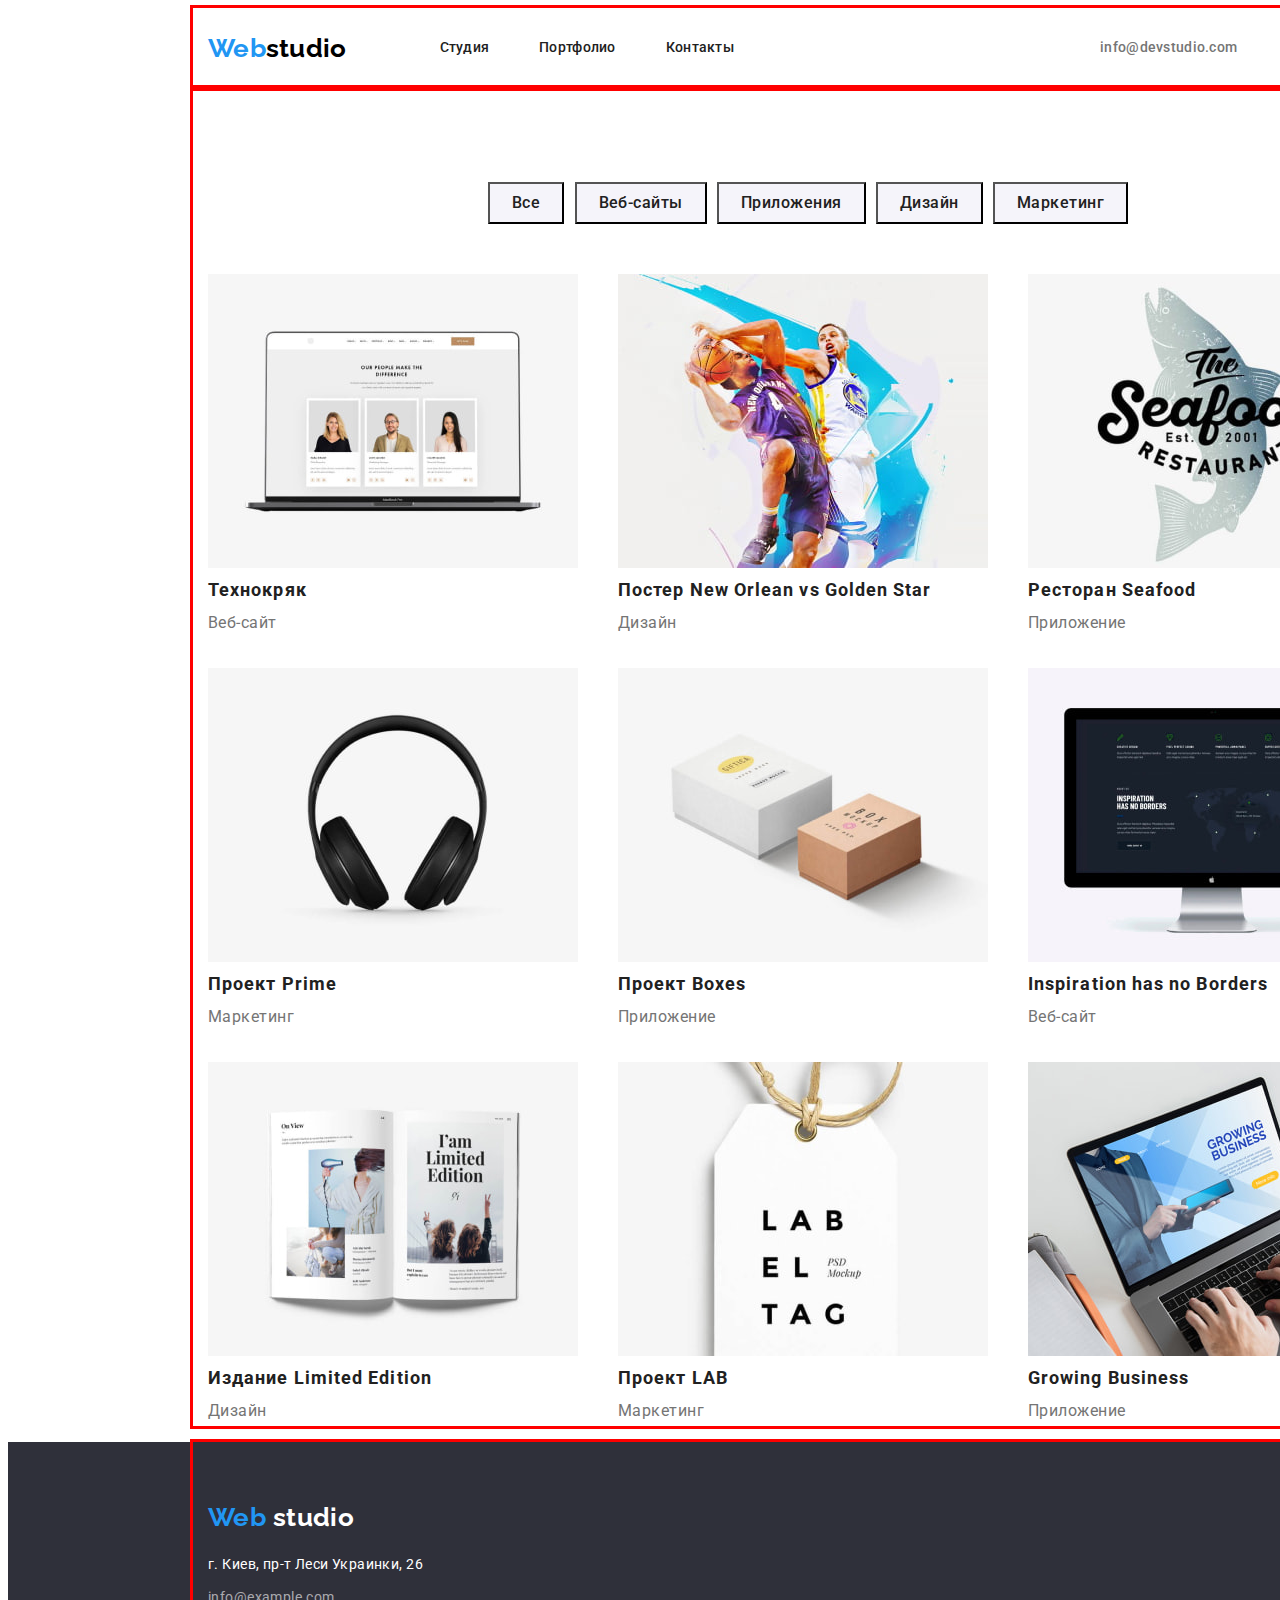
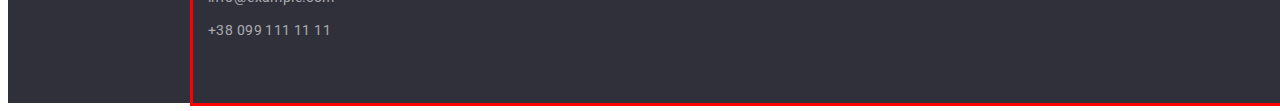
==== portfolio.html @ 7e7c61d7 "1" ====
<!DOCTYPE html>
<html lang="ru">

<head>
    <meta charset="UTF-8">
    <meta http-equiv="X-UA-Compatible" content="IE=edge">
    <meta name="viewport" content="width=device-width, initial-scale=1.0">
    <title>Document</title>
    <link rel="stylesheet" href="./styles.css">
    <link href="https://fonts.googleapis.com/css2?family=Raleway:wght@700&family=Roboto:wght@400;500;700&display=swap" rel="stylesheet">
    
</head>
<body class="body">
    <header class="header" >
        <div class="header-container container">
        <a class="logo" href=""><span class="web">Web</span>studio</a>
        <nav class="navigation">
            <ul class="nav-list">
                <li class="nav"><a class="current link nav-link" href="">Студия</a></li>
                <li class="nav"><a class="link nav-link" href="./portfolio.html">Портфолио</a></li>
                <li class="nav"><a class="link nav-link" href="">Контакты</a></li>
            </ul>
        </nav>
        <address class="contact">
            <a class="header-link link" href="mailto:info@devstudio.com">info@devstudio.com</a>
            <a class="header-link link" href="tel:+380961111111">+38 096 111 11 11</a>
        </address>
        </div>
    </header>

    <main class="portfolio">
        <div class="container">
            <h1 hidden>Портфолио</h1>
            
            <ul class="btn-list">
        <li><button class="btn all">Все</button></li>
        <li><button class="btn site">Веб-сайты</button></li>
        <li><button class="btn app">Приложения</button></li>
        <li><button class="btn design">Дизайн</button></li>
        <li><button class="btn marketing">Маркетинг</button></li>
      </ul>
      
        
<ul class="exemple-list">
    <li class="exemple-item">
        <img src="./image/portfolio/img.jpg" alt="веб-сайт" width="370">
        <div class="pfd">
        <h2 class="exemple-title" >Технокряк</h2>
        <p class="exemple-text" >Веб-сайт</p>
    </div>
    </li>

    <li class="exemple-item">
        <img src="./image/portfolio/img1.jpg" alt="Дизайн" width="370">
        <h2 class="exemple-title" >Постер New Orlean vs Golden Star</h2>
        <p class="exemple-text" >Дизайн</p>
    </li>
    <li class="exemple-item">
        <img src="./image/portfolio/img2.jpg" alt="Приложение" width="370">
        <h2 class="exemple-title" >Ресторан Seafood</h2>
        <p class="exemple-text" >Приложение</p>
    </li>
    <li class="exemple-item">
        <img src="./image/portfolio/img3.jpg" alt="Маркетинг" width="370">
        <h2 class="exemple-title" >Проект Prime</h2>
        <p class="exemple-text" >Маркетинг</p>
    </li>
    <li class="exemple-item">
        <img src="./image/portfolio/img4.jpg" alt="Приложение" width="370">
        <h2 class="exemple-title" >Проект Boxes</h2>
        <p class="exemple-text" >Приложение</p>
    </li>
    <li class="exemple-item">
        <img src="./image/portfolio/img5.jpg" alt="веб-сайт" width="370">
        <h2 class="exemple-title" >Inspiration has no Borders</h2>
        <p class="exemple-text" >Веб-сайт</p>
    </li>
    <li class="exemple-item">
        <img src="./image/portfolio/img6.jpg" alt="Дизайн" width="370">
        <h2 class="exemple-title" >Издание Limited Edition</h2>
        <p class="exemple-text" >Дизайн</p>
    </li>
    <li class="exemple-item">
        <img src="./image/portfolio/img7.jpg" alt="Маркетинг" width="370">
        <h2 class="exemple-title">Проект LAB</h2>
        <p class="exemple-text" >Маркетинг</p>
    </li>
    <li class="exemple-item">
        <img src="./image/portfolio/img8.jpg" alt="Приложение" width="370">
        <h2 class="exemple-title" >Growing Business</h2>
        <p class="exemple-text" >Приложение</p>
    </li>
</ul>
     
    </div>
    </main>

    <footer class="footer">
        <div class="container container-footer">
        <a class="logo" href=""><span class="web">Web</span>
          <span class="studio">studio</span>
       </a>
        <a class="map-link link" href="https://goo.gl/maps/dZuy5xrVvLrHyDDt7" target="_blank" rel="noopener noreferrer">г. Киев, пр-т Леси Украинки, 26</a> 
        <a class="footer-link link" href="mailto:info@example.com">info@example.com</a>  
        <a class="footer-link link" href="tel:+380991111111">+38 099 111 11 11</a>  
    </div>
  </footer>
    
</body>
</html>
---- styles.css ----
:root{
--brand-color1:#212121;
--brand-color2:#757575;
--brand-color3:#FFFFFF;
--brand-color4:#2196F3;
--brand-color5:#F5F4FA;
}

.container{
width: 1200px;
margin-left: auto;
margin-right: auto;
padding: 0 15px;
outline:solid red;
}

body{
width: 1600px;
font-family: 'Roboto',sans-serif;
}

a {
    text-decoration: none;
}

h1, h2, h3, p{
    margin: 0;
}


li{
    list-style:none ;
}

/* link/button */
.link{
color: var(--brand-color1);
}

.mail, .tel{
color: var(--brand-color2);
}

.link:hover,
.link:focus{
color: var(--brand-color4); 
}

.header-link{
font-weight: 500;
font-size: 14px;
line-height: 1.14;
letter-spacing: 0.02em;
color:var(--brand-color2);   
}

.map-link{
font-weight: 400;
font-size: 14px;
line-height: 1.71;
letter-spacing: 0.03em;

color: #FFFFFF;
}

.footer-link{
color: rgba(255, 255, 255, 0.6);

font-weight: 400;
font-size: 14px;
line-height: 1.71;
letter-spacing: 0.03em;
 }   

.button{
cursor: pointer;
color: var(--brand-color3);
background-color: var(--brand-color4);
font-weight: 700;
font-family: 'Roboto';
font-style: normal;
font-size: 16px;
line-height: 1.88;

box-shadow: 0px 4px 4px rgba(0, 0, 0, 0.15);
border-radius: 4px;
border-color: transparent;
padding: 10 32px;

align-items: center;
text-align: center;
letter-spacing: 0.06em;
}

.btn{
color: var(--brand-color1);
background-color: var(--brand-color5);
cursor: pointer;
font-family: 'Roboto';
font-style: normal;
font-weight: 500;
font-size: 16px;
line-height: 1.62;
text-align: center;
letter-spacing: 0.03em;
padding: 6px 22px;
}

.btn:hover, 
.btn:focus{
    color: var(--brand-color3);
    background-color: var(--brand-color4);
}

/* header */

.header-container{
    display: flex;
    align-items: center;
}

.logo {
color:#000000;
font-family: 'Raleway',sans-serif;
font-style: normal;
font-weight: 700;
font-size: 26px;
line-height: 1.19;
margin-right: 93px;
}

.web{
color: var(--brand-color4);
}

.nav-list{
margin-top: 0;
margin-bottom: 0;
padding-left: 0;
display: flex;
}

.nav-link{
padding-top: 32px;
padding-bottom: 32px;

}

.nav{
margin-right: 50px; 
}

.nav:last-child{margin-right: 0;}


.contact{
margin-left: auto;    
display: flex;
}

.header-link{
padding-top: 32px;
padding-bottom: 32px;
margin-left: 50px;   
}

.header-link:first-child{
    margin-left: 0;
}

.header{
font-weight: 500;
font-size: 14px;
line-height: 1.14;
letter-spacing: 0.02em;
}


/* section hero */


.container-hero{
    text-align: center;
}

.hero{
background-color:#2F303A;
padding-top: 200px;
padding-bottom: 200px;

font-weight: 900;
font-size: 44px;
line-height: 1.36;


}
.hero-title{
    color: var(--brand-color3);
    margin-bottom: 30px;
    font-weight: 900;
    font-size: 44px;
    line-height: 1.36;
    text-align: center;
    letter-spacing: 0.06em;
    text-transform: uppercase;
    

}



/* section features */
.features-list{
display: flex;
justify-content: space-between;
gap: 30px;
margin-top: 0;
margin-bottom: 0;
padding-left: 0;
padding-top: 94px;
padding-bottom: 94px;
}

.features-item{
    flex-basis: 270px;
}

.features-subtitle{
color: var(--brand-color1);
font-weight: 700;
font-size: 14px;
line-height: 1.14;
letter-spacing: 0.03em;
text-transform: uppercase;
margin-bottom: 10px;
}

.features-text{
color: var(--brand-color2);
font-weight: 400;
font-size: 14px;
line-height: 1.71;
letter-spacing: 0.03em;
margin: 0;
}

/* section about */
.container-about{
padding-bottom: 94px;
}

.about-list{
    margin: 0;
}

.container-list{
    display: flex;
    justify-content: space-between;
    padding-left: 0;
}

.about-title{
    margin-bottom: 50px;
}

/* section team */
.team{
    background-color: var(--brand-color5);
}

.team-item{
background: #FFFFFF;
box-shadow: 0px 1px 3px rgba(0, 0, 0, 0.12), 0px 1px 1px rgba(0, 0, 0, 0.14), 0px 2px 1px rgba(0, 0, 0, 0.2);
border-radius: 0px 0px 4px 4px;
}

.container-team{
    padding-top: 94px;
    padding-bottom: 94px;  
}

.team-title{
    padding-bottom: 50px;
}


.team-list{
    display: flex;
    justify-content: space-between;
    gap: 30px;
}


.title{
color: var(--brand-color1);
font-weight: 700;
font-size: 36px;
line-height: 1.17;
text-align: center;
letter-spacing: 0.03em;
}


.team-subtitle{
color: var(--brand-color1);
font-weight: 500;
font-size: 16px;
line-height:1.19;
text-align: center;
letter-spacing: 0.03em;

padding-top: 30px;
}

.team-text{
color: var(--brand-color2);
font-weight: 400;
font-size: 16px;
line-height: 1.19;
text-align: center;
letter-spacing: 0.03em;

padding-top: 10px;
padding-bottom: 30px;
margin: 0;
}


/* footer */
.container-footer{
display: flex;
flex-direction: column;
padding-top: 60px;
padding-bottom: 60px;
}

.studio{
    color: var(--brand-color3);
}

.footer{
background-color:#2F303A;

}

footer, .contact{
font-family: 'Roboto';
font-style: normal;
font-weight: 400;
font-size: 14px;
line-height: 1.71;
letter-spacing: 0.03em;
}

.footer{
    color: var(--brand-color3);
    flex-direction: column;
}


/* portfolio */
.btn-list{
display: flex;
justify-content: space-between;
padding-top: 94px;
padding-right: 280px;
padding-left: 280px;
padding-bottom: 50px;   
margin: 0;
}

.exemple-list{
display: flex;
flex-wrap: wrap;
gap: 30px;
padding-left: 0;
margin-top: 0;
}

.pfd{
margin: 0;
}

.exemple-item{
flex-basis: calc((100% - 60px) / 3);
}

.exemple-title{
    color: var(--brand-color1);
font-weight: 700;
font-size: 18px;
line-height: 2;
letter-spacing: 0.06em;
}

.exemple-text{
color: var(--brand-color2);
font-weight: 400;
font-size: 16px;
line-height: 1.88;
letter-spacing: 0.03em;
}

.map-link{
    padding-top: 20px;
}

.footer-link{
    padding-top: 9px;
}
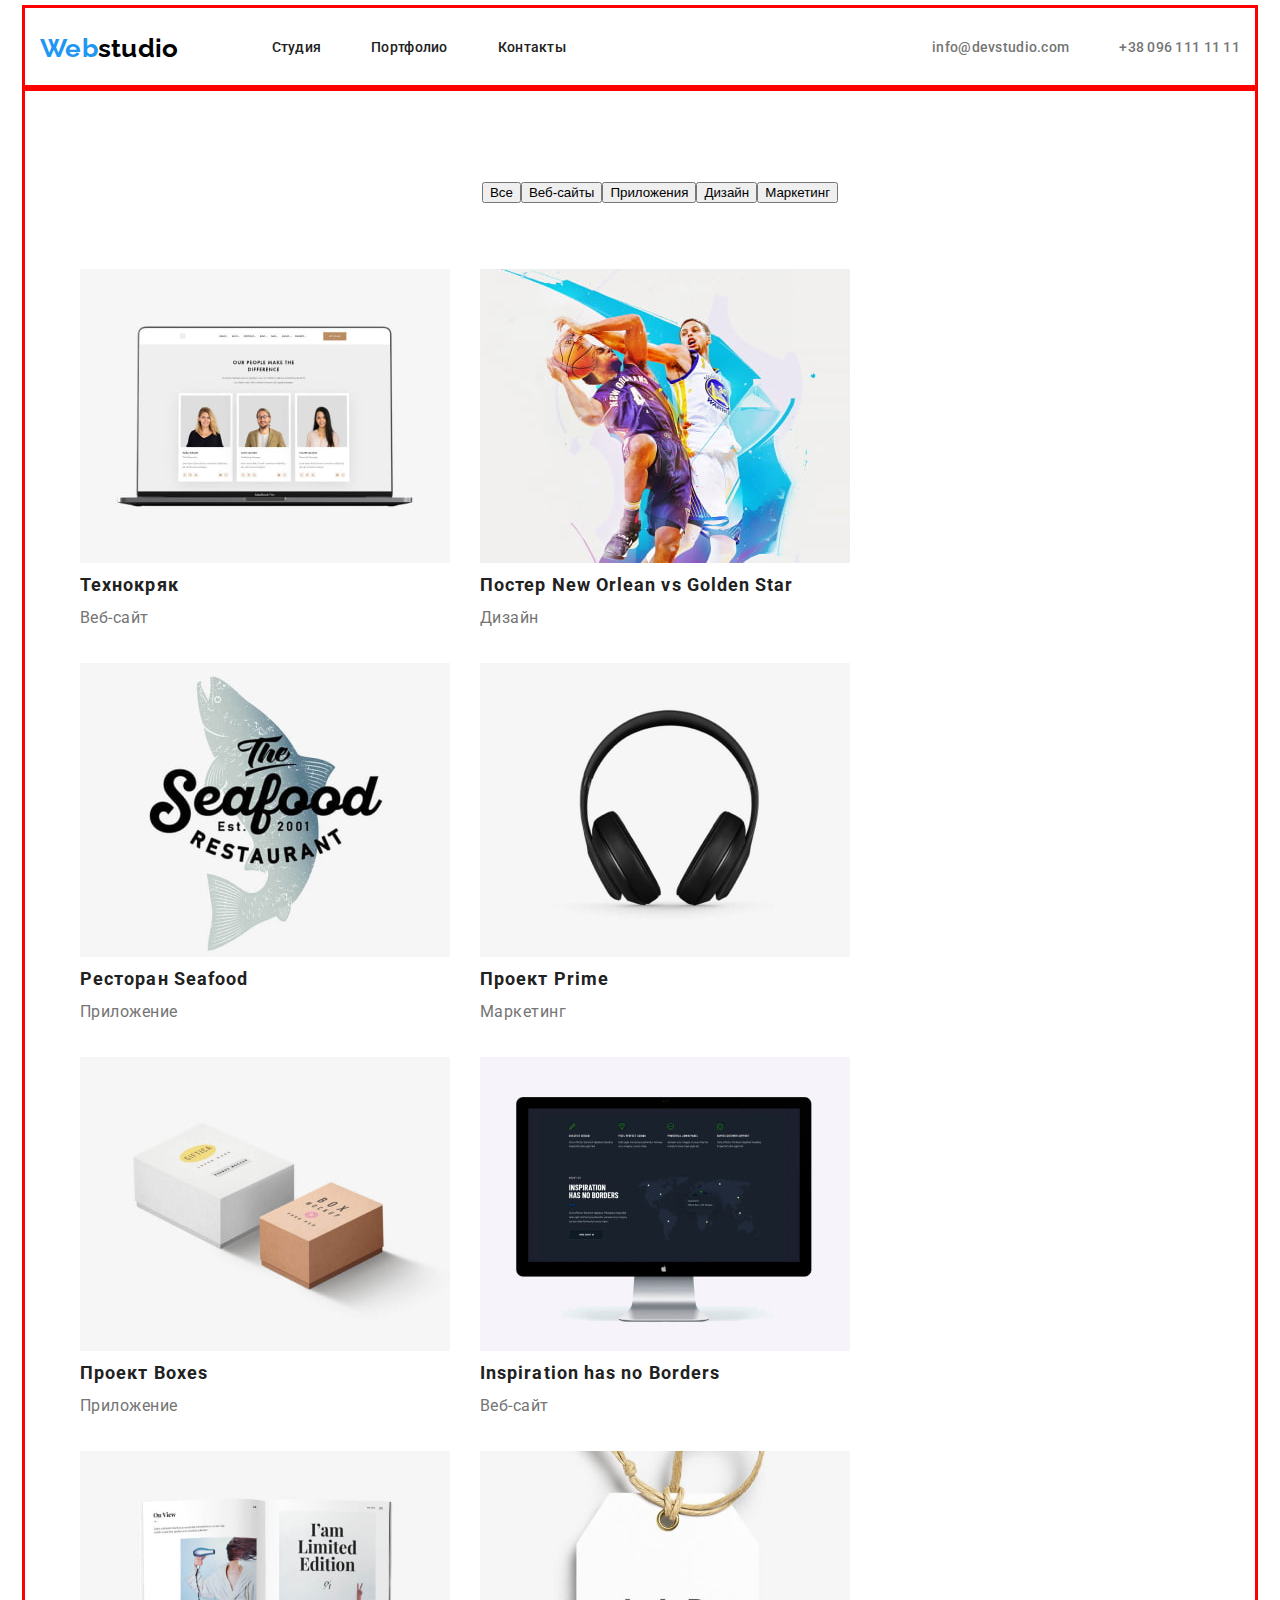
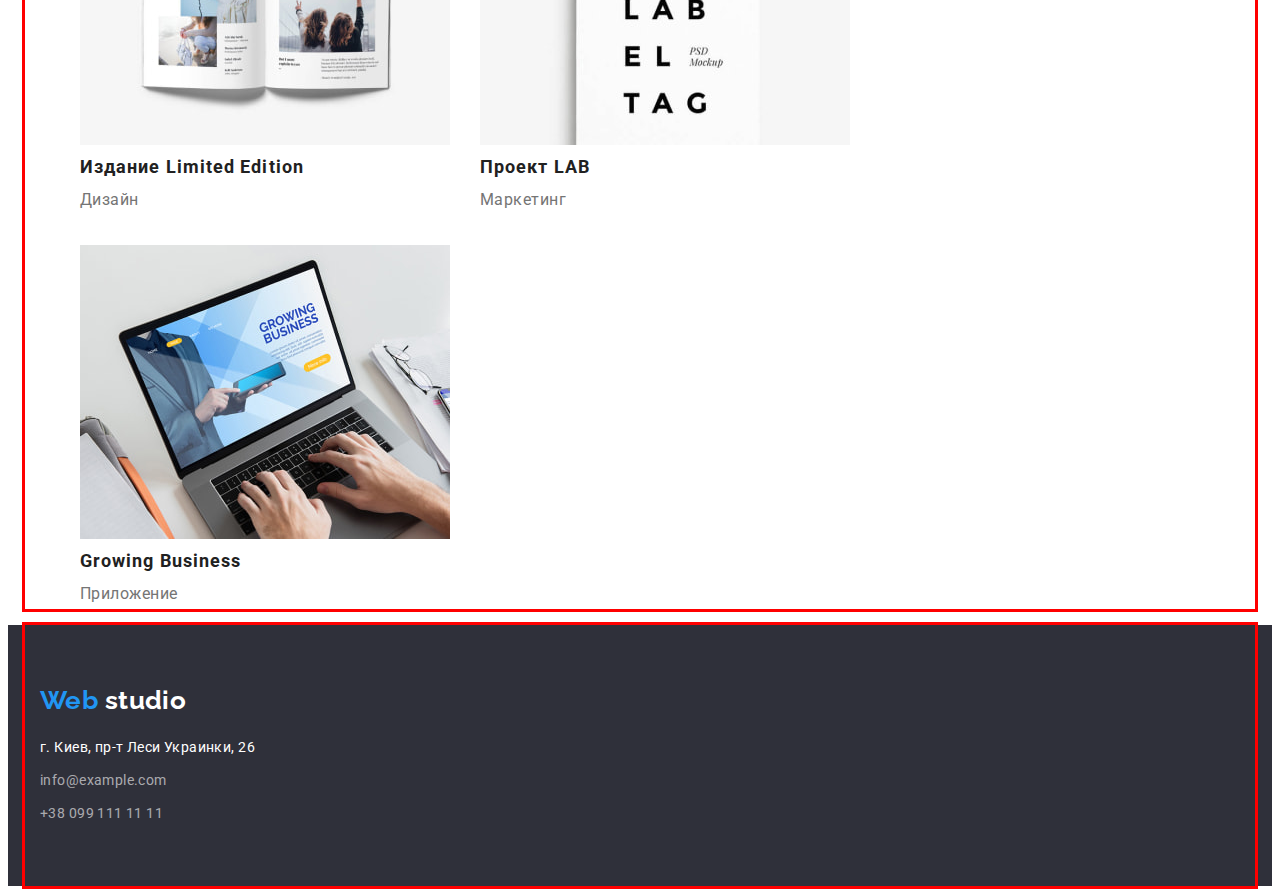
==== commit 73e70e2b: "еще раз" ====
--- a/portfolio.html
+++ b/portfolio.html
@@ -40,16 +40,12 @@
         <li><button class="btn marketing">Маркетинг</button></li>
       </ul>
       
-        
 <ul class="exemple-list">
     <li class="exemple-item">
         <img src="./image/portfolio/img.jpg" alt="веб-сайт" width="370">
-        <div class="pfd">
         <h2 class="exemple-title" >Технокряк</h2>
         <p class="exemple-text" >Веб-сайт</p>
-    </div>
     </li>
-
     <li class="exemple-item">
         <img src="./image/portfolio/img1.jpg" alt="Дизайн" width="370">
         <h2 class="exemple-title" >Постер New Orlean vs Golden Star</h2>
@@ -91,7 +87,6 @@
         <p class="exemple-text" >Приложение</p>
     </li>
 </ul>
-     
     </div>
     </main>
 
--- a/styles.css
+++ b/styles.css
@@ -10,12 +10,13 @@
 width: 1200px;
 margin-left: auto;
 margin-right: auto;
-padding: 0 15px;
+padding-right: 15px;
+padding-left: 15px;
+
 outline:solid red;
 }
 
 body{
-width: 1600px;
 font-family: 'Roboto',sans-serif;
 }
 
@@ -92,7 +93,7 @@
 letter-spacing: 0.06em;
 }
 
-.btn{
+.btn-list>.btn{
 color: var(--brand-color1);
 background-color: var(--brand-color5);
 cursor: pointer;
@@ -104,6 +105,11 @@
 text-align: center;
 letter-spacing: 0.03em;
 padding: 6px 22px;
+margin-left: 8px;
+}
+
+.btn:first-child{
+margin-left: 0;
 }
 
 .btn:hover, 
@@ -361,32 +367,27 @@
 /* portfolio */
 .btn-list{
 display: flex;
-justify-content: space-between;
+justify-content: center;
 padding-top: 94px;
-padding-right: 280px;
-padding-left: 280px;
-padding-bottom: 50px;   
-margin: 0;
+padding-bottom: 50px;  
+margin: 0; 
 }
 
 .exemple-list{
 display: flex;
 flex-wrap: wrap;
 gap: 30px;
-padding-left: 0;
-margin-top: 0;
-}
-
-.pfd{
-margin: 0;
 }
 
 .exemple-item{
-flex-basis: calc((100% - 60px) / 3);
-}
+flex-basis: calc( ( 100% - 60px ) / 3 );
+}
+
+
+
 
 .exemple-title{
-    color: var(--brand-color1);
+color: var(--brand-color1);
 font-weight: 700;
 font-size: 18px;
 line-height: 2;
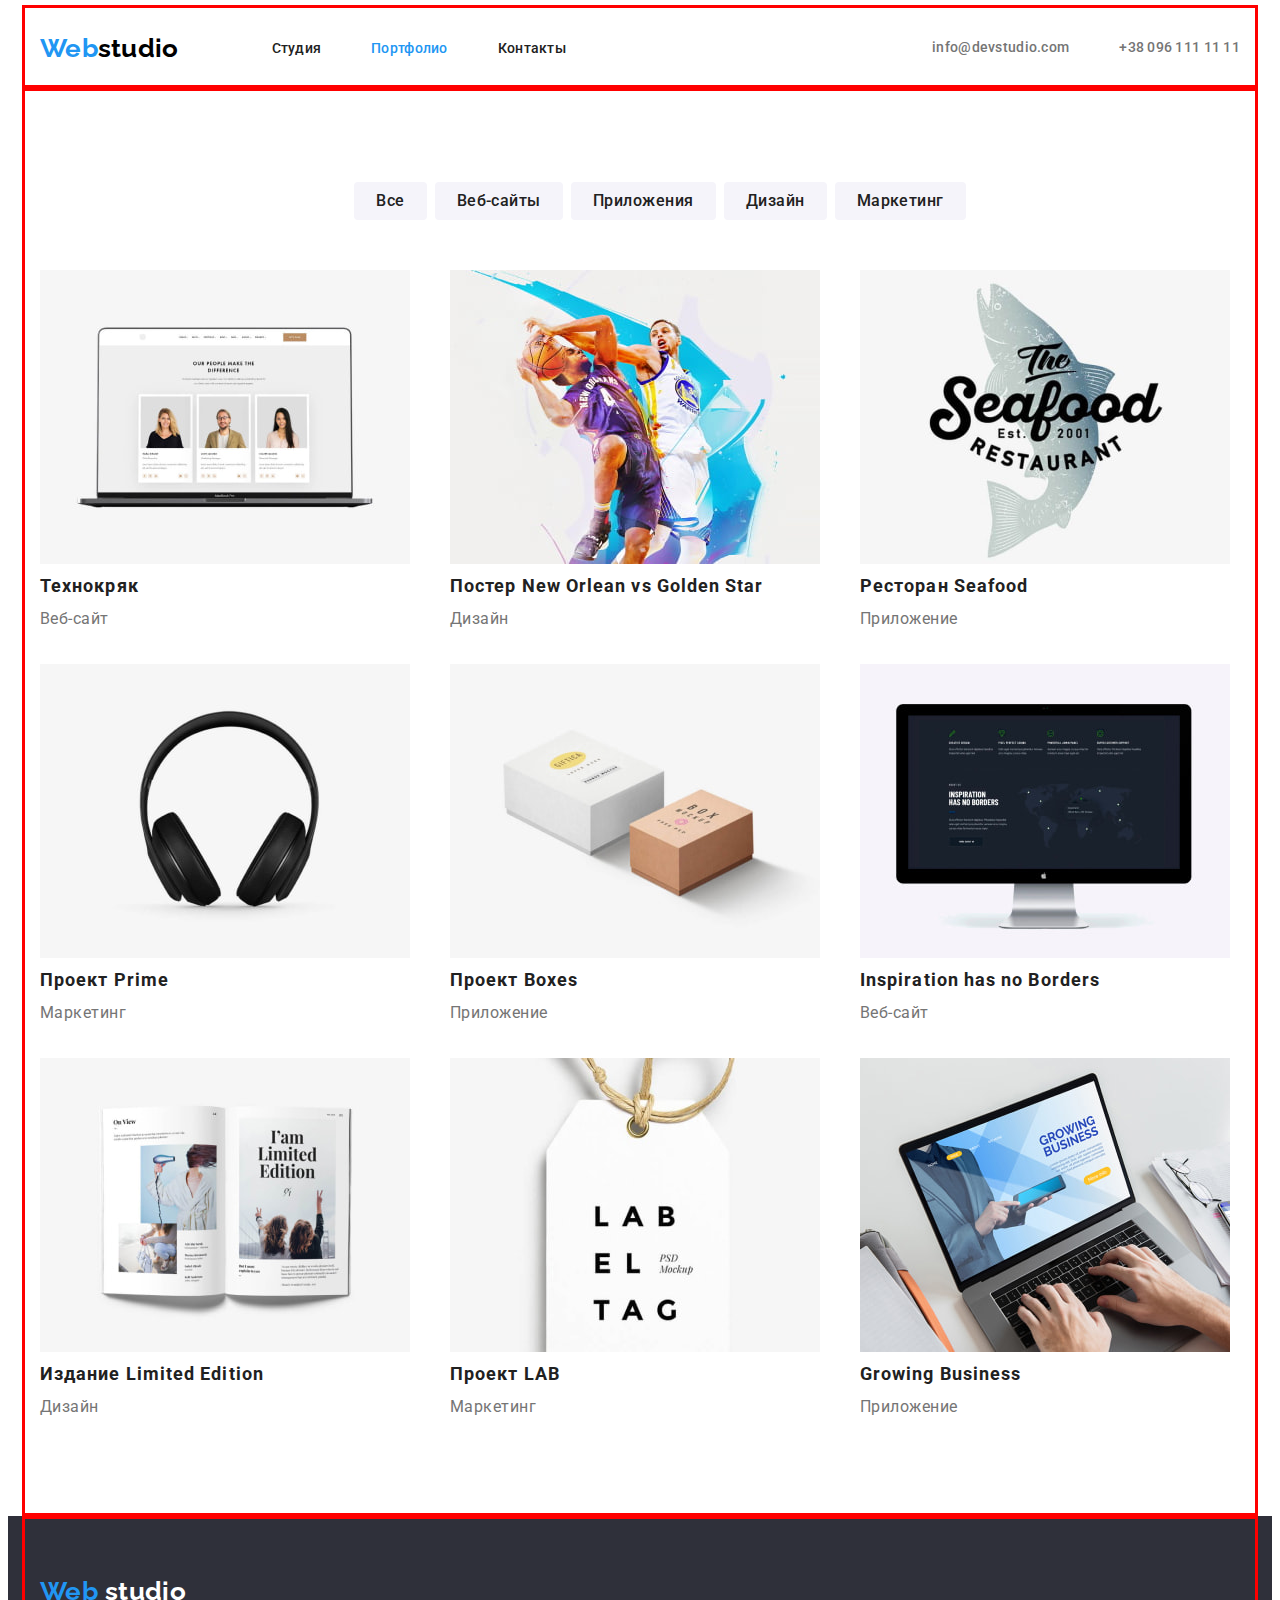
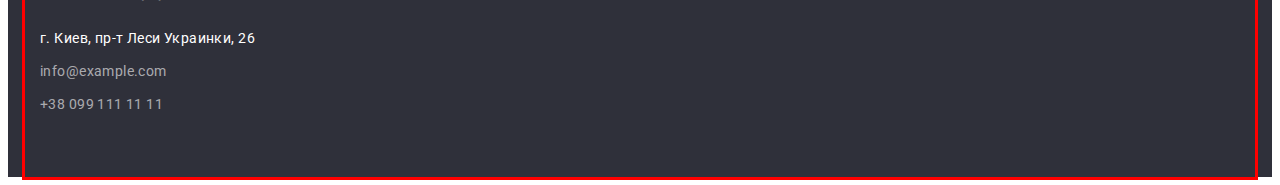
==== commit 04982946: "17" ====
--- a/portfolio.html
+++ b/portfolio.html
@@ -16,8 +16,8 @@
         <a class="logo" href=""><span class="web">Web</span>studio</a>
         <nav class="navigation">
             <ul class="nav-list">
-                <li class="nav"><a class="current link nav-link" href="">Студия</a></li>
-                <li class="nav"><a class="link nav-link" href="./portfolio.html">Портфолио</a></li>
+                <li class="nav"><a class=" link nav-link" href="./index.html">Студия</a></li>
+                <li class="nav"><a class="current link nav-link" href="./portfolio.html">Портфолио</a></li>
                 <li class="nav"><a class="link nav-link" href="">Контакты</a></li>
             </ul>
         </nav>
@@ -31,13 +31,14 @@
     <main class="portfolio">
         <div class="container">
             <h1 hidden>Портфолио</h1>
+         
             
             <ul class="btn-list">
-        <li><button class="btn all">Все</button></li>
-        <li><button class="btn site">Веб-сайты</button></li>
-        <li><button class="btn app">Приложения</button></li>
-        <li><button class="btn design">Дизайн</button></li>
-        <li><button class="btn marketing">Маркетинг</button></li>
+        <li><button class="btn">Все</button></li>
+        <li><button class="btn">Веб-сайты</button></li>
+        <li><button class="btn">Приложения</button></li>
+        <li><button class="btn">Дизайн</button></li>
+        <li><button class="btn">Маркетинг</button></li>
       </ul>
       
 <ul class="exemple-list">
--- a/styles.css
+++ b/styles.css
@@ -20,6 +20,8 @@
 font-family: 'Roboto',sans-serif;
 }
 
+
+
 a {
     text-decoration: none;
 }
@@ -37,6 +39,10 @@
 .link{
 color: var(--brand-color1);
 }
+
+.current{
+    color: var(--brand-color4);
+    }
 
 .mail, .tel{
 color: var(--brand-color2);
@@ -93,7 +99,7 @@
 letter-spacing: 0.06em;
 }
 
-.btn-list>.btn{
+.btn{
 color: var(--brand-color1);
 background-color: var(--brand-color5);
 cursor: pointer;
@@ -105,11 +111,8 @@
 text-align: center;
 letter-spacing: 0.03em;
 padding: 6px 22px;
-margin-left: 8px;
-}
-
-.btn:first-child{
-margin-left: 0;
+border-radius: 4px;
+border: transparent;
 }
 
 .btn:hover, 
@@ -119,6 +122,14 @@
 }
 
 /* header */
+.nav{
+font-family: 'Roboto';
+font-style: normal;
+font-weight: 500;
+font-size: 14px;
+line-height: 16px;
+letter-spacing: 0.02em;
+}
 
 .header-container{
     display: flex;
@@ -190,10 +201,17 @@
 }
 
 .hero{
-background-color:#2F303A;
+background-color:#C4C4C4;
+background-image: linear-gradient(to right, rgba(47, 48, 58, 0.4),
+rgba(47, 48, 58, 0.4)), url(./image/background.jpg);
+max-width: 1600px;
+background-position: center;
+background-repeat: no-repeat;
+background-size: cover;
+margin-left: auto;
+margin-right: auto;
 padding-top: 200px;
 padding-bottom: 200px;
-
 font-weight: 900;
 font-size: 44px;
 line-height: 1.36;
@@ -294,6 +312,7 @@
     display: flex;
     justify-content: space-between;
     gap: 30px;
+    padding-left: 0;
 }
 
 
@@ -370,13 +389,22 @@
 justify-content: center;
 padding-top: 94px;
 padding-bottom: 50px;  
-margin: 0; 
-}
+margin-top: 0;
+margin-bottom: 0;
+gap: 8px;
+}
+
+
+
 
 .exemple-list{
 display: flex;
 flex-wrap: wrap;
 gap: 30px;
+padding-left: 0;
+padding-bottom: 94px;
+margin-top: 0;
+margin-bottom: 0;
 }
 
 .exemple-item{
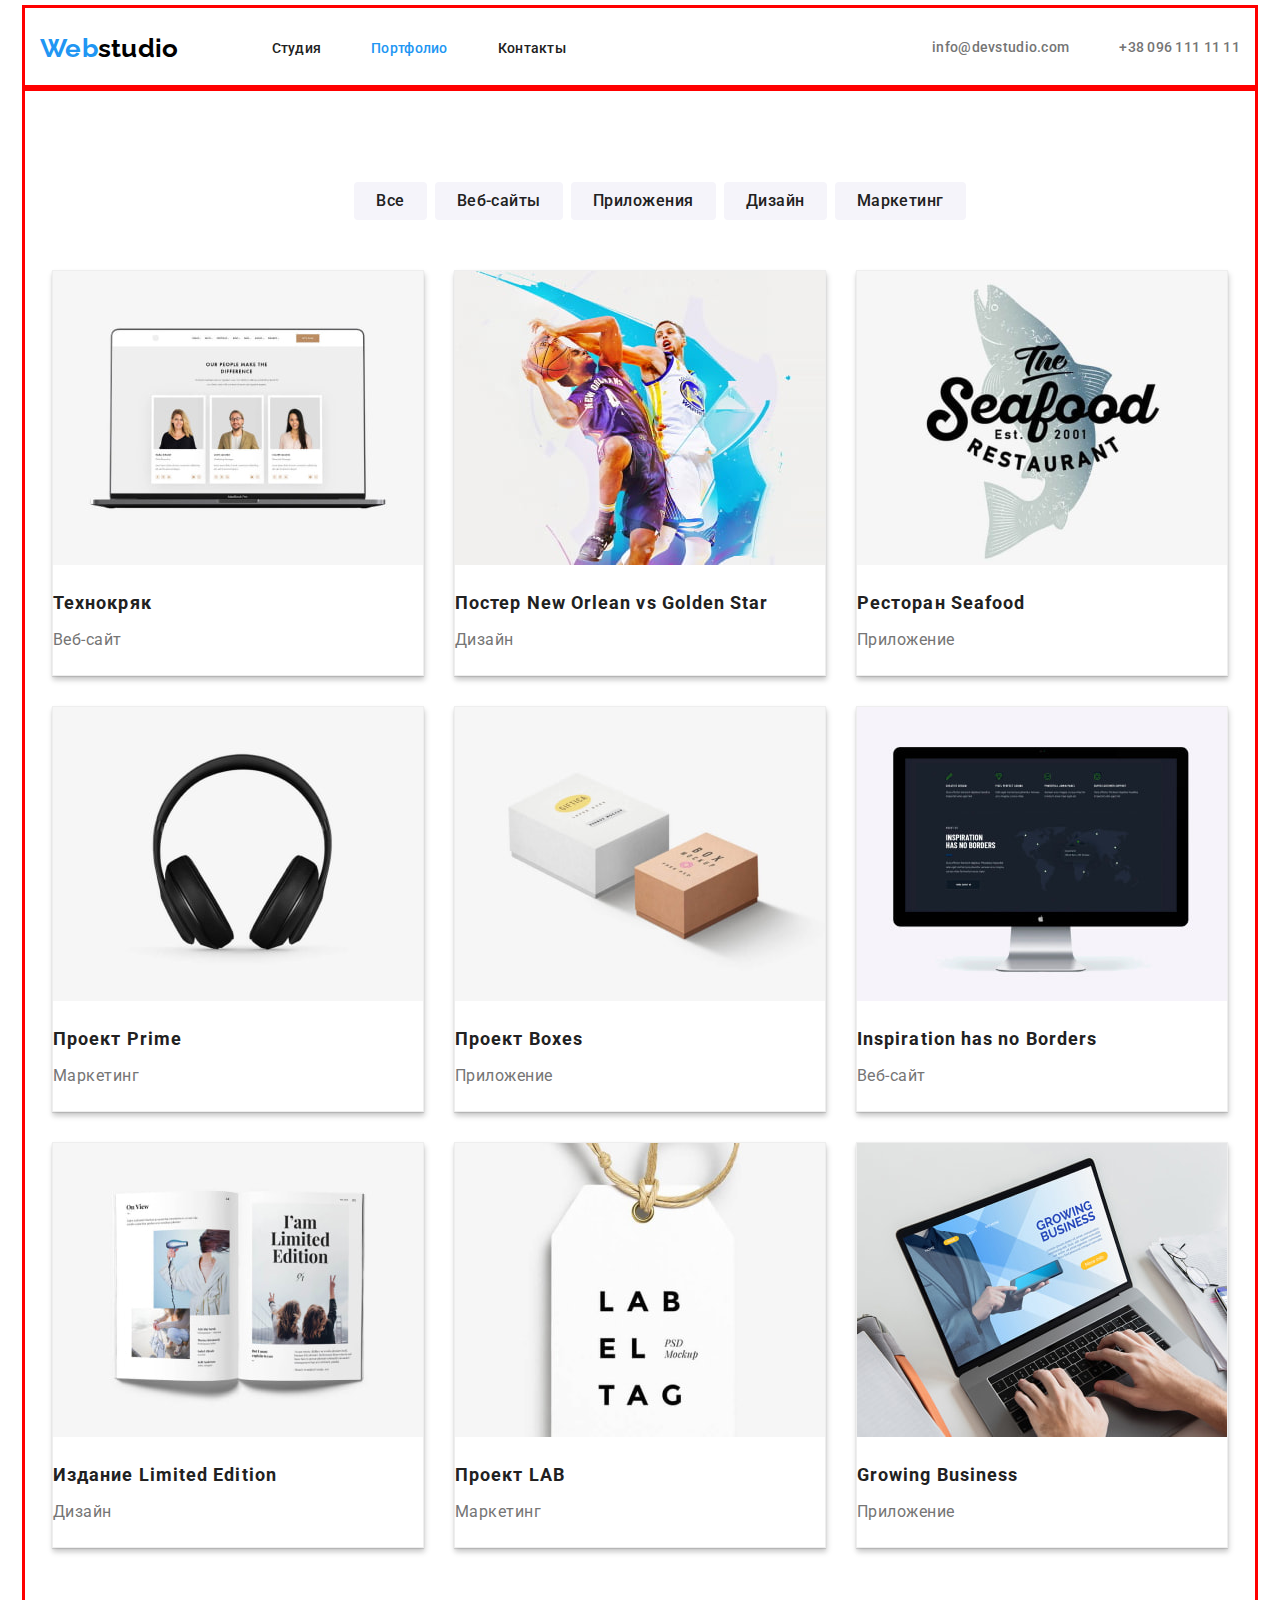
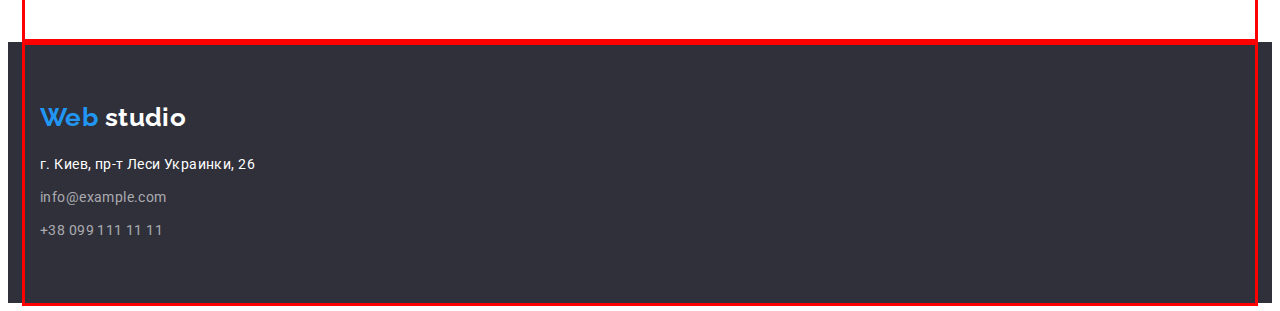
==== commit 4ab36f3f: "18" ====
--- a/portfolio.html
+++ b/portfolio.html
@@ -6,10 +6,11 @@
     <meta http-equiv="X-UA-Compatible" content="IE=edge">
     <meta name="viewport" content="width=device-width, initial-scale=1.0">
     <title>Document</title>
-    <link rel="stylesheet" href="./styles.css">
     <link href="https://fonts.googleapis.com/css2?family=Raleway:wght@700&family=Roboto:wght@400;500;700&display=swap" rel="stylesheet">
-    
+    <link rel="stylesheet" href="https://cdnjs.cloudflare.com/ajax/libs/modern-normalize/1.1.0/modern-normalize.min.css" integrity="sha512-wpPYUAdjBVSE4KJnH1VR1HeZfpl1ub8YT/NKx4PuQ5NmX2tKuGu6U/JRp5y+Y8XG2tV+wKQpNHVUX03MfMFn9Q==" crossorigin="anonymous" referrerpolicy="no-referrer" />
+    <link rel="stylesheet" href="./style/styles.css">
 </head>
+
 <body class="body">
     <header class="header" >
         <div class="header-container container">
@@ -43,49 +44,68 @@
       
 <ul class="exemple-list">
     <li class="exemple-item">
+        <div class="list-border">
         <img src="./image/portfolio/img.jpg" alt="веб-сайт" width="370">
         <h2 class="exemple-title" >Технокряк</h2>
         <p class="exemple-text" >Веб-сайт</p>
+    </div>
     </li>
+
     <li class="exemple-item">
+        <div class="list-border">
         <img src="./image/portfolio/img1.jpg" alt="Дизайн" width="370">
         <h2 class="exemple-title" >Постер New Orlean vs Golden Star</h2>
         <p class="exemple-text" >Дизайн</p>
+    </div>
     </li>
     <li class="exemple-item">
+        <div class="list-border">
         <img src="./image/portfolio/img2.jpg" alt="Приложение" width="370">
         <h2 class="exemple-title" >Ресторан Seafood</h2>
         <p class="exemple-text" >Приложение</p>
+    </div>
     </li>
     <li class="exemple-item">
+        <div class="list-border">
         <img src="./image/portfolio/img3.jpg" alt="Маркетинг" width="370">
         <h2 class="exemple-title" >Проект Prime</h2>
         <p class="exemple-text" >Маркетинг</p>
+    </div>
     </li>
     <li class="exemple-item">
+        <div class="list-border">
         <img src="./image/portfolio/img4.jpg" alt="Приложение" width="370">
         <h2 class="exemple-title" >Проект Boxes</h2>
         <p class="exemple-text" >Приложение</p>
+    </div>
     </li>
     <li class="exemple-item">
+        <div class="list-border">
         <img src="./image/portfolio/img5.jpg" alt="веб-сайт" width="370">
         <h2 class="exemple-title" >Inspiration has no Borders</h2>
         <p class="exemple-text" >Веб-сайт</p>
+    </div>
     </li>
     <li class="exemple-item">
+        <div class="list-border">
         <img src="./image/portfolio/img6.jpg" alt="Дизайн" width="370">
         <h2 class="exemple-title" >Издание Limited Edition</h2>
         <p class="exemple-text" >Дизайн</p>
+    </div>
     </li>
     <li class="exemple-item">
+        <div class="list-border">
         <img src="./image/portfolio/img7.jpg" alt="Маркетинг" width="370">
         <h2 class="exemple-title">Проект LAB</h2>
         <p class="exemple-text" >Маркетинг</p>
+    </div>
     </li>
     <li class="exemple-item">
+        <div class="list-border">
         <img src="./image/portfolio/img8.jpg" alt="Приложение" width="370">
         <h2 class="exemple-title" >Growing Business</h2>
         <p class="exemple-text" >Приложение</p>
+    </div>
     </li>
 </ul>
     </div>
--- a/style/styles.css
+++ b/style/styles.css
@@ -0,0 +1,441 @@
+:root{
+--brand-color1:#212121;
+--brand-color2:#757575;
+--brand-color3:#FFFFFF;
+--brand-color4:#2196F3;
+--brand-color5:#F5F4FA;
+}
+
+.container{
+width: 1200px;
+margin-left: auto;
+margin-right: auto;
+padding-right: 15px;
+padding-left: 15px;
+
+outline:solid red;
+}
+
+body{
+font-family: 'Roboto',sans-serif;
+}
+
+a {
+text-decoration: none;
+}
+
+h1, h2, h3, p{
+margin: 0;
+}
+
+
+li{
+list-style:none ;
+}
+
+/* link/button */
+.link{
+color: var(--brand-color1);
+}
+
+.current{
+color: var(--brand-color4);
+}
+
+.mail, .tel{
+color: var(--brand-color2);
+}
+
+.link:hover,
+.link:focus{
+color: var(--brand-color4); 
+}
+
+.header-link{
+font-weight: 500;
+font-size: 14px;
+line-height: 1.14;
+letter-spacing: 0.02em;
+color:var(--brand-color2);   
+}
+
+.map-link{
+font-weight: 400;
+font-size: 14px;
+line-height: 1.71;
+letter-spacing: 0.03em;
+
+color: #FFFFFF;
+}
+
+.footer-link{
+color: rgba(255, 255, 255, 0.6);
+
+font-weight: 400;
+font-size: 14px;
+line-height: 1.71;
+letter-spacing: 0.03em;
+ }   
+
+img{
+display: block;
+}
+
+.button{
+cursor: pointer;
+color: var(--brand-color3);
+background-color: var(--brand-color4);
+font-weight: 700;
+font-family: 'Roboto';
+font-style: normal;
+font-size: 16px;
+line-height: 1.88;
+
+box-shadow: 0px 4px 4px rgba(0, 0, 0, 0.15);
+border-radius: 4px;
+border-color: transparent;
+padding: 10 32px;
+
+align-items: center;
+text-align: center;
+letter-spacing: 0.06em;
+}
+
+.btn{
+color: var(--brand-color1);
+background-color: var(--brand-color5);
+cursor: pointer;
+font-family: 'Roboto';
+font-style: normal;
+font-weight: 500;
+font-size: 16px;
+line-height: 1.62;
+text-align: center;
+letter-spacing: 0.03em;
+padding: 6px 22px;
+border-radius: 4px;
+border: transparent;
+}
+
+.btn:hover, 
+.btn:focus{
+color: var(--brand-color3);
+background-color: var(--brand-color4);
+}
+
+/* header */
+.nav{
+font-family: 'Roboto';
+font-style: normal;
+font-weight: 500;
+font-size: 14px;
+line-height: 16px;
+letter-spacing: 0.02em;
+}
+
+.header-container{
+display: flex;
+align-items: center;
+}
+
+.logo {
+color:#000000;
+font-family: 'Raleway',sans-serif;
+font-style: normal;
+font-weight: 700;
+font-size: 26px;
+line-height: 1.19;
+margin-right: 93px;
+}
+
+.web{
+color: var(--brand-color4);
+}
+
+.nav-list{
+margin-top: 0;
+margin-bottom: 0;
+padding-left: 0;
+display: flex;
+}
+
+.nav-link{
+padding-top: 32px;
+padding-bottom: 32px;
+}
+
+.nav{
+margin-right: 50px; 
+}
+
+.nav:last-child{
+margin-right: 0;}
+
+.contact{
+margin-left: auto;    
+display: flex;
+}
+
+.header-link{
+padding-top: 32px;
+padding-bottom: 32px;
+margin-left: 50px;   
+}
+
+.header-link:first-child{
+margin-left: 0;
+}
+
+.header{
+font-weight: 500;
+font-size: 14px;
+line-height: 1.14;
+letter-spacing: 0.02em;
+}
+
+/* section hero */
+.container-hero{
+text-align: center;
+}
+
+.hero{
+background-color:#C4C4C4;
+background-image: linear-gradient(to right, rgba(47, 48, 58, 0.4),
+rgba(47, 48, 58, 0.4)), url(./image/background.jpg);
+max-width: 1600px;
+background-position: center;
+background-repeat: no-repeat;
+background-size: cover;
+margin-left: auto;
+margin-right: auto;
+padding-top: 200px;
+padding-bottom: 200px;
+font-weight: 900;
+font-size: 44px;
+line-height: 1.36;
+}
+
+.hero-title{
+color: var(--brand-color3);
+margin-bottom: 30px;
+font-weight: 900;
+font-size: 44px;
+line-height: 1.36;
+text-align: center;
+letter-spacing: 0.06em;
+text-transform: uppercase;
+}
+
+/* section features */
+.features-list{
+display: flex;
+justify-content: space-between;
+gap: 30px;
+margin-top: 0;
+margin-bottom: 0;
+padding-left: 0;
+padding-top: 94px;
+padding-bottom: 94px;
+}
+
+.features-item{
+flex-basis: 270px;
+}
+
+.features-subtitle{
+color: var(--brand-color1);
+font-weight: 700;
+font-size: 14px;
+line-height: 1.14;
+letter-spacing: 0.03em;
+text-transform: uppercase;
+margin-bottom: 10px;
+}
+
+.features-text{
+color: var(--brand-color2);
+font-weight: 400;
+font-size: 14px;
+line-height: 1.71;
+letter-spacing: 0.03em;
+margin: 0;
+}
+
+/* section about */
+.container-about{
+padding-bottom: 94px;
+}
+
+.about-list{
+margin: 0;
+}
+
+.container-list{
+display: flex;
+justify-content: space-between;
+padding-left: 0;
+}
+
+.about-title{
+margin-bottom: 50px;
+}
+
+/* section team */
+.team{
+max-width: 1600px;
+margin-left: auto;
+margin-right: auto;
+background-color: var(--brand-color5);
+}
+
+.team-item{
+background: #FFFFFF;
+box-shadow: 0px 1px 3px rgba(0, 0, 0, 0.12), 0px 1px 1px rgba(0, 0, 0, 0.14), 0px 2px 1px rgba(0, 0, 0, 0.2);
+border-radius: 0px 0px 4px 4px;
+}
+
+.container-team{
+padding-top: 94px;
+padding-bottom: 94px;  
+}
+
+.team-title{
+padding-bottom: 50px;
+}
+
+.team-list{
+display: flex;
+justify-content: space-between;
+gap: 30px;
+padding-left: 0;
+margin: 0;
+}
+
+.title{
+color: var(--brand-color1);
+font-weight: 700;
+font-size: 36px;
+line-height: 1.17;
+text-align: center;
+letter-spacing: 0.03em;
+}
+
+.team-subtitle{
+color: var(--brand-color1);
+font-weight: 500;
+font-size: 16px;
+line-height:1.19;
+text-align: center;
+letter-spacing: 0.03em;
+padding-top: 30px;
+}
+
+.team-text{
+color: var(--brand-color2);
+font-weight: 400;
+font-size: 16px;
+line-height: 1.19;
+text-align: center;
+letter-spacing: 0.03em;
+padding-top: 10px;
+padding-bottom: 30px;
+margin: 0;
+}
+
+/* footer */
+.container-footer{
+display: flex;
+flex-direction: column;
+padding-top: 60px;
+padding-bottom: 60px;
+}
+
+.studio{
+color: var(--brand-color3);
+}
+
+.footer{
+max-width: 1600px;
+margin-left: auto;
+margin-right: auto;
+background-color:#2F303A;
+
+}
+
+footer, .contact{
+font-family: 'Roboto';
+font-style: normal;
+font-weight: 400;
+font-size: 14px;
+line-height: 1.71;
+letter-spacing: 0.03em;
+}
+
+.footer{
+color: var(--brand-color3);
+flex-direction: column;
+}
+
+/* portfolio */
+.btn-list{
+display: flex;
+justify-content: center;
+padding-top: 94px;
+padding-bottom: 50px;  
+margin-top: 0;
+margin-bottom: 0;
+gap: 8px;
+}
+
+.exemple-list{
+display: flex;
+flex-wrap: wrap;
+justify-content: center;
+gap: 30px;
+padding-left: 0;
+padding-bottom: 94px;
+margin-top: 0;
+margin-bottom: 0;
+}
+
+.list-border{
+width: 370px;
+background: #FFFFFF;
+border: 1px solid #EEEEEE;
+box-shadow: 0px 1px 1px rgba(0, 0, 0, 0.12), 0px 4px 4px rgba(0, 0, 0, 0.06), 1px 4px 6px rgba(0, 0, 0, 0.16);
+
+}
+
+.title-div{
+display: block;
+width: 370px;
+margin-right: 0;
+}
+
+
+.exemple-title{
+color: var(--brand-color1);
+font-weight: 700;
+font-size: 18px;
+line-height: 2;
+letter-spacing: 0.06em;
+margin-top: 20px;
+}
+
+.exemple-text{
+color: var(--brand-color2);
+font-weight: 400;
+font-size: 16px;
+line-height: 1.88;
+letter-spacing: 0.03em;
+margin-top: 4px;
+margin-bottom: 20px;
+}
+
+.map-link{
+padding-top: 20px;
+}
+
+.footer-link{
+ padding-top: 9px;
+}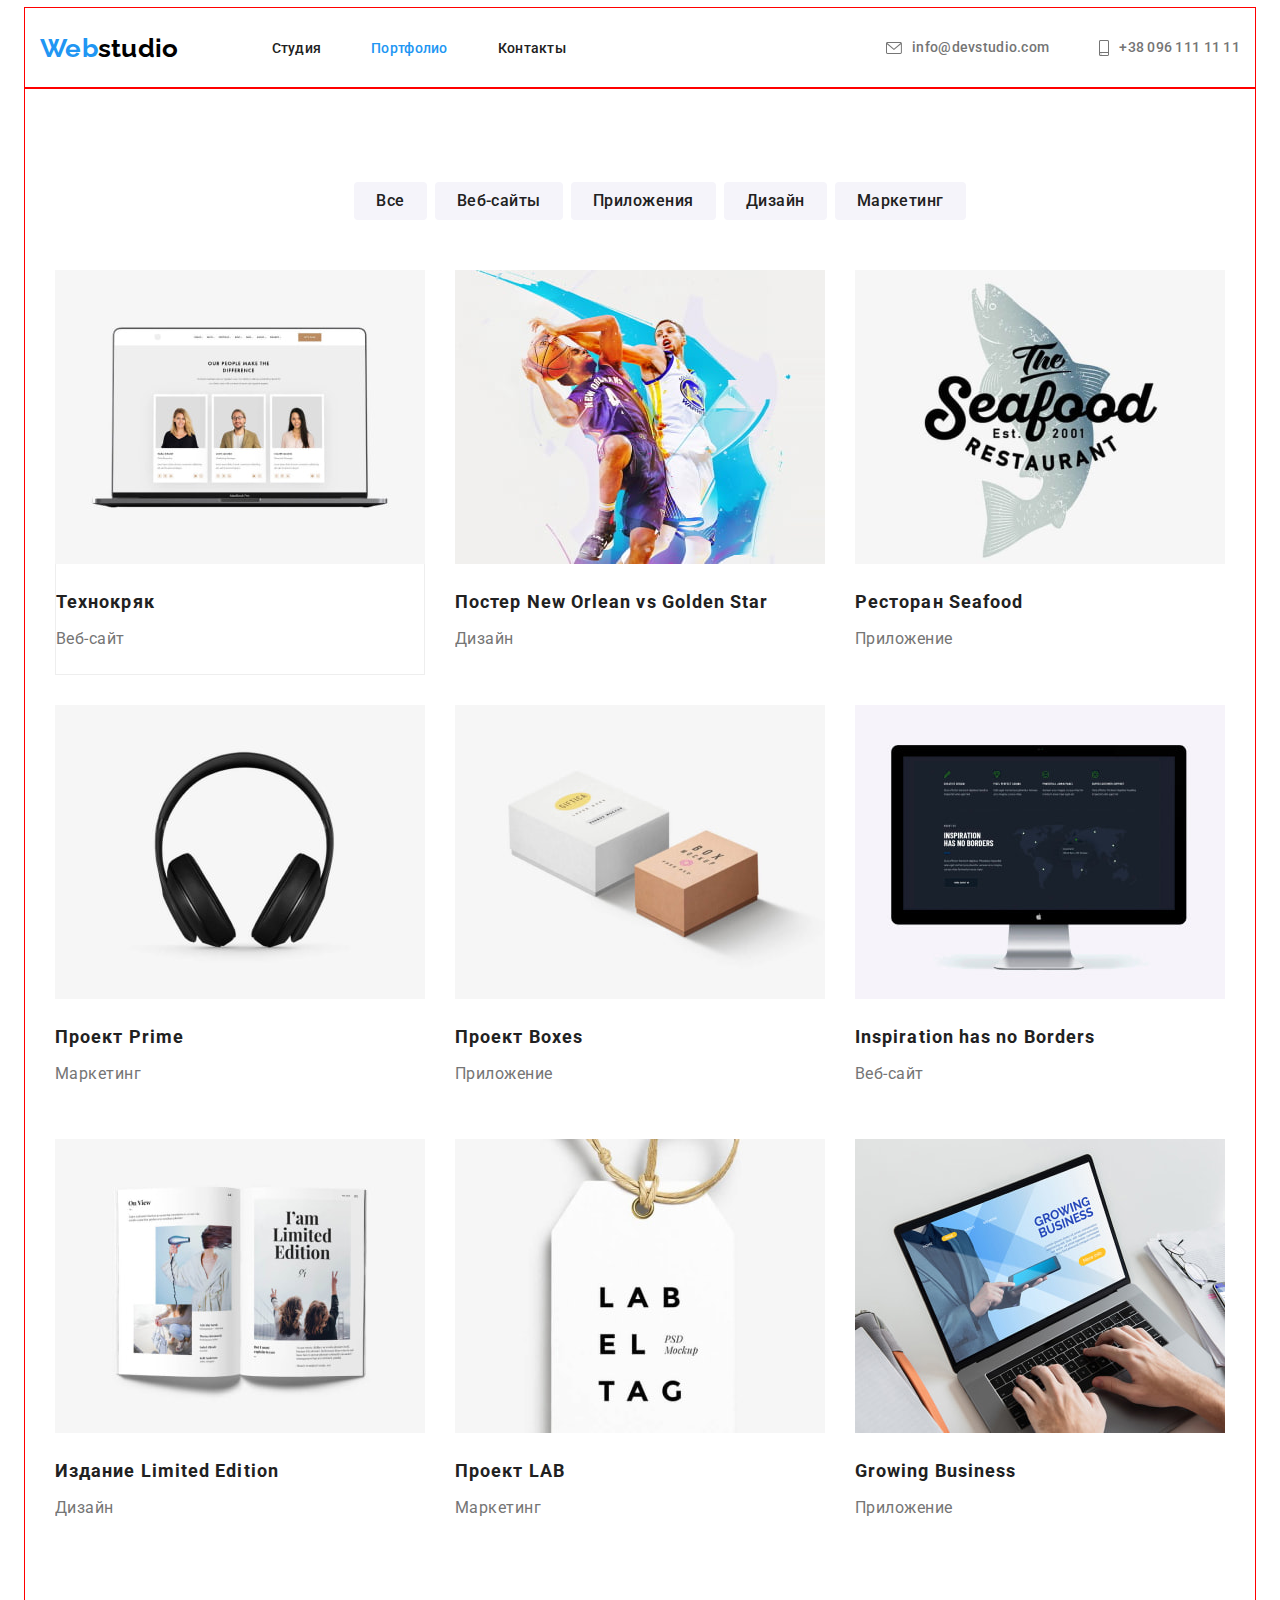
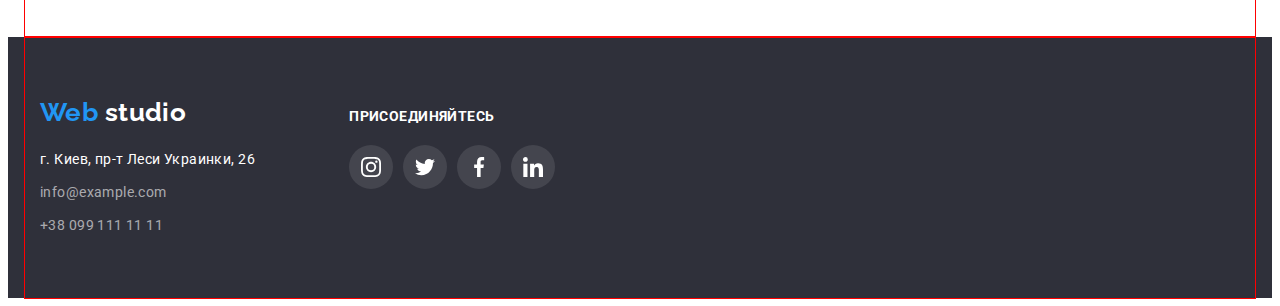
==== commit 9949c280: "." ====
--- a/portfolio.html
+++ b/portfolio.html
@@ -1,126 +1,189 @@
 <!DOCTYPE html>
 <html lang="ru">
+
 
 <head>
     <meta charset="UTF-8">
     <meta http-equiv="X-UA-Compatible" content="IE=edge">
     <meta name="viewport" content="width=device-width, initial-scale=1.0">
     <title>Document</title>
-    <link href="https://fonts.googleapis.com/css2?family=Raleway:wght@700&family=Roboto:wght@400;500;700&display=swap" rel="stylesheet">
-    <link rel="stylesheet" href="https://cdnjs.cloudflare.com/ajax/libs/modern-normalize/1.1.0/modern-normalize.min.css" integrity="sha512-wpPYUAdjBVSE4KJnH1VR1HeZfpl1ub8YT/NKx4PuQ5NmX2tKuGu6U/JRp5y+Y8XG2tV+wKQpNHVUX03MfMFn9Q==" crossorigin="anonymous" referrerpolicy="no-referrer" />
+    <link href="https://fonts.googleapis.com/css2?family=Raleway:wght@700&family=Roboto:wght@400;500;700&display=swap"
+        rel="stylesheet">
+    <link rel="stylesheet" href="https://cdnjs.cloudflare.com/ajax/libs/modern-normalize/1.1.0/modern-normalize.min.css"
+        integrity="sha512-wpPYUAdjBVSE4KJnH1VR1HeZfpl1ub8YT/NKx4PuQ5NmX2tKuGu6U/JRp5y+Y8XG2tV+wKQpNHVUX03MfMFn9Q=="
+        crossorigin="anonymous" referrerpolicy="no-referrer" />
     <link rel="stylesheet" href="./style/styles.css">
 </head>
 
 <body class="body">
-    <header class="header" >
+    <header class="header">
         <div class="header-container container">
-        <a class="logo" href=""><span class="web">Web</span>studio</a>
-        <nav class="navigation">
-            <ul class="nav-list">
-                <li class="nav"><a class=" link nav-link" href="./index.html">Студия</a></li>
-                <li class="nav"><a class="current link nav-link" href="./portfolio.html">Портфолио</a></li>
-                <li class="nav"><a class="link nav-link" href="">Контакты</a></li>
-            </ul>
-        </nav>
-        <address class="contact">
-            <a class="header-link link" href="mailto:info@devstudio.com">info@devstudio.com</a>
-            <a class="header-link link" href="tel:+380961111111">+38 096 111 11 11</a>
-        </address>
+            <a class="logo" href=""><span class="web">Web</span>studio</a>
+            <nav class="navigation">
+                <ul class="nav-list">
+                    <li class="nav"><a class="link nav-link" href="./index.html">Студия</a></li>
+                    <li class="nav"><a class="current link nav-link" href="./portfolio.html">Портфолио</a></li>
+                    <li class="nav"><a class="link nav-link" href="">Контакты</a></li>
+                </ul>
+            </nav>
+            <address class="contact">
+                <a class="header-link link" href="mailto:info@devstudio.com">
+                    <svg class="contact-icon" width="16" ; height="12" ;>
+                        <use href="./image/icons.svg#envelope"></use>
+                    </svg>
+                    info@devstudio.com</a>
+                <a class="header-link link" href="tel:+380961111111">
+                    <svg class="contact-icon" width="10" ; height="16" ;>
+                        <use href="./image/icons.svg#smartphone"></use>
+                    </svg>
+                    +38 096 111 11 11</a>
+            </address>
         </div>
     </header>
 
     <main class="portfolio">
         <div class="container">
             <h1 hidden>Портфолио</h1>
-         
-            
+
+
             <ul class="btn-list">
-        <li><button class="btn">Все</button></li>
-        <li><button class="btn">Веб-сайты</button></li>
-        <li><button class="btn">Приложения</button></li>
-        <li><button class="btn">Дизайн</button></li>
-        <li><button class="btn">Маркетинг</button></li>
-      </ul>
-      
-<ul class="exemple-list">
-    <li class="exemple-item">
-        <div class="list-border">
-        <img src="./image/portfolio/img.jpg" alt="веб-сайт" width="370">
-        <h2 class="exemple-title" >Технокряк</h2>
-        <p class="exemple-text" >Веб-сайт</p>
-    </div>
-    </li>
+                <li><button class="btn">Все</button></li>
+                <li><button class="btn">Веб-сайты</button></li>
+                <li><button class="btn">Приложения</button></li>
+                <li><button class="btn">Дизайн</button></li>
+                <li><button class="btn">Маркетинг</button></li>
+            </ul>
 
-    <li class="exemple-item">
-        <div class="list-border">
-        <img src="./image/portfolio/img1.jpg" alt="Дизайн" width="370">
-        <h2 class="exemple-title" >Постер New Orlean vs Golden Star</h2>
-        <p class="exemple-text" >Дизайн</p>
-    </div>
-    </li>
-    <li class="exemple-item">
-        <div class="list-border">
-        <img src="./image/portfolio/img2.jpg" alt="Приложение" width="370">
-        <h2 class="exemple-title" >Ресторан Seafood</h2>
-        <p class="exemple-text" >Приложение</p>
-    </div>
-    </li>
-    <li class="exemple-item">
-        <div class="list-border">
-        <img src="./image/portfolio/img3.jpg" alt="Маркетинг" width="370">
-        <h2 class="exemple-title" >Проект Prime</h2>
-        <p class="exemple-text" >Маркетинг</p>
-    </div>
-    </li>
-    <li class="exemple-item">
-        <div class="list-border">
-        <img src="./image/portfolio/img4.jpg" alt="Приложение" width="370">
-        <h2 class="exemple-title" >Проект Boxes</h2>
-        <p class="exemple-text" >Приложение</p>
-    </div>
-    </li>
-    <li class="exemple-item">
-        <div class="list-border">
-        <img src="./image/portfolio/img5.jpg" alt="веб-сайт" width="370">
-        <h2 class="exemple-title" >Inspiration has no Borders</h2>
-        <p class="exemple-text" >Веб-сайт</p>
-    </div>
-    </li>
-    <li class="exemple-item">
-        <div class="list-border">
-        <img src="./image/portfolio/img6.jpg" alt="Дизайн" width="370">
-        <h2 class="exemple-title" >Издание Limited Edition</h2>
-        <p class="exemple-text" >Дизайн</p>
-    </div>
-    </li>
-    <li class="exemple-item">
-        <div class="list-border">
-        <img src="./image/portfolio/img7.jpg" alt="Маркетинг" width="370">
-        <h2 class="exemple-title">Проект LAB</h2>
-        <p class="exemple-text" >Маркетинг</p>
-    </div>
-    </li>
-    <li class="exemple-item">
-        <div class="list-border">
-        <img src="./image/portfolio/img8.jpg" alt="Приложение" width="370">
-        <h2 class="exemple-title" >Growing Business</h2>
-        <p class="exemple-text" >Приложение</p>
-    </div>
-    </li>
-</ul>
-    </div>
+            <ul class="exemple-list">
+                <li class="exemple-item">
+                    <div class="list-border">
+                        <img src="./image/portfolio/img.jpg" alt="веб-сайт" width="370">
+                    
+                        <div class="overlay">
+                            <p class="ex-div-text">Ресурс пропонує комплексні пропозиції з різним рівнем функціоналу та
+                                сервісів. Все це дозволить відвідувачу отримати вичерпні відомості про компанію чи
+                                приватну особу.</p>
+                        </div>
+                    </div>
+                    <div class="exemple-title-div">
+                        <h2 class="exemple-title">Технокряк</h2>
+                        <p class="exemple-text">Веб-сайт</p>
+                    </div>
+
+                </li>
+
+                <li class="exemple-item">
+                    <div class="list-border">
+                        <img src="./image/portfolio/img1.jpg" alt="Дизайн" width="370">
+                        <h2 class="exemple-title"> Постер New Orlean vs Golden Star</h2>
+                        <p class="exemple-text">Дизайн</p>
+                    </div>
+                </li>
+                <li class="exemple-item">
+                    <div class="list-border">
+                        <img src="./image/portfolio/img2.jpg" alt="Приложение" width="370">
+                        <h2 class="exemple-title">Ресторан Seafood</h2>
+                        <p class="exemple-text">Приложение</p>
+                    </div>
+                </li>
+                <li class="exemple-item">
+                    <div class="list-border">
+                        <img src="./image/portfolio/img3.jpg" alt="Маркетинг" width="370">
+                        <h2 class="exemple-title">Проект Prime</h2>
+                        <p class="exemple-text">Маркетинг</p>
+                    </div>
+                </li>
+                <li class="exemple-item">
+                    <div class="list-border">
+                        <img src="./image/portfolio/img4.jpg" alt="Приложение" width="370">
+                        <h2 class="exemple-title">Проект Boxes</h2>
+                        <p class="exemple-text">Приложение</p>
+                    </div>
+                </li>
+                <li class="exemple-item">
+                    <div class="list-border">
+                        <img src="./image/portfolio/img5.jpg" alt="веб-сайт" width="370">
+                        <h2 class="exemple-title">Inspiration has no Borders</h2>
+                        <p class="exemple-text">Веб-сайт</p>
+                    </div>
+                </li>
+                <li class="exemple-item">
+                    <div class="list-border">
+                        <img src="./image/portfolio/img6.jpg" alt="Дизайн" width="370">
+                        <h2 class="exemple-title">Издание Limited Edition</h2>
+                        <p class="exemple-text">Дизайн</p>
+                    </div>
+                </li>
+                <li class="exemple-item">
+                    <div class="list-border">
+                        <img src="./image/portfolio/img7.jpg" alt="Маркетинг" width="370">
+                        <h2 class="exemple-title">Проект LAB</h2>
+                        <p class="exemple-text">Маркетинг</p>
+                    </div>
+                </li>
+                <li class="exemple-item">
+                    <div class="list-border">
+                        <img src="./image/portfolio/img8.jpg" alt="Приложение" width="370">
+                        <h2 class="exemple-title">Growing Business</h2>
+                        <p class="exemple-text">Приложение</p>
+                    </div>
+                </li>
+            </ul>
+        </div>
     </main>
 
     <footer class="footer">
-        <div class="container container-footer">
-        <a class="logo" href=""><span class="web">Web</span>
-          <span class="studio">studio</span>
-       </a>
-        <a class="map-link link" href="https://goo.gl/maps/dZuy5xrVvLrHyDDt7" target="_blank" rel="noopener noreferrer">г. Киев, пр-т Леси Украинки, 26</a> 
-        <a class="footer-link link" href="mailto:info@example.com">info@example.com</a>  
-        <a class="footer-link link" href="tel:+380991111111">+38 099 111 11 11</a>  
-    </div>
-  </footer>
-    
+        <div class="footer-block container">
+            <div class="container-footer">
+                <a class="logo" href=""><span class="web">Web</span>
+                    <span class="studio">studio</span>
+                </a>
+                <a class="map-link link" href="https://goo.gl/maps/dZuy5xrVvLrHyDDt7" target="_blank"
+                    rel="noopener noreferrer">г. Киев, пр-т Леси Украинки, 26</a>
+                <a class="footer-link link" href="mailto:info@example.com">info@example.com</a>
+                <a class="footer-link link" href="tel:+380991111111">+38 099 111 11 11</a>
+            </div>
+
+            <div class="container-footer-icon">
+                <p class="footeer-socials-title">присоединяйтесь</p>
+                <ul class="footer-list">
+                    <li class="footer-socials-item">
+                        <a href="" class="footeer-link link" target="_blank" rel="noopener noreferrer"
+                            aria-label="социальная сеть Инстаграм">
+                            <svg class="social-icon" width="20" height="20">
+                                <use href="./image/icons.svg#instagram"></use>
+                            </svg>
+                        </a>
+                    </li>
+                    <li class="footer-socials-item">
+                        <a href="" class="footeer-link link" target="_blank" rel="noopener noreferrer"
+                            aria-label="социальная сеть Твиттер">
+                            <svg class="social-icon" width="20" height="20">
+                                <use href="./image/icons.svg#twitter"></use>
+                            </svg>
+                        </a>
+                    </li>
+                    <li class="footer-socials-item">
+                        <a href="" class="footeer-link link" target="_blank" rel="noopener nooferrer"
+                            aria-label="социальная сеть Фейсбук">
+                            <svg class="social-icon" width="20" height="20">
+                                <use href="./image/icons.svg#facebook"></use>
+                            </svg>
+                        </a>
+                    </li>
+                    <li class="footer-socials-item">
+                        <a href="" class="footeer-link link" target="_blank" rel="noopener noreferrer"
+                            aria-label="социальная сеть Линк Эдин">
+                            <svg class="social-icon" width="20" height="20">
+                                <use href="./image/icons.svg#linkedin"></use>
+                            </svg>
+                        </a>
+                    </li>
+                </ul>
+            </div>
+        </div>
+    </footer>
+
 </body>
+
 </html>--- a/style/styles.css
+++ b/style/styles.css
@@ -1,441 +1,668 @@
-:root{
---brand-color1:#212121;
---brand-color2:#757575;
---brand-color3:#FFFFFF;
---brand-color4:#2196F3;
---brand-color5:#F5F4FA;
-}
-
-.container{
-width: 1200px;
-margin-left: auto;
-margin-right: auto;
-padding-right: 15px;
-padding-left: 15px;
-
-outline:solid red;
-}
-
-body{
-font-family: 'Roboto',sans-serif;
+:root {
+    --brand-color1: #212121;
+    --brand-color2: #757575;
+    --brand-color3: #FFFFFF;
+    --brand-color4: #2196F3;
+    --brand-color5: #F5F4FA;
+}
+
+.container {
+    width: 1200px;
+    margin-left: auto;
+    margin-right: auto;
+    padding-right: 15px;
+    padding-left: 15px;
+
+    outline: solid 1px red;
+}
+
+body {
+    font-family: 'Roboto', sans-serif;
 }
 
 a {
-text-decoration: none;
-}
-
-h1, h2, h3, p{
-margin: 0;
-}
-
-
-li{
-list-style:none ;
+    text-decoration: none;
+}
+
+h1,
+h2,
+h3,
+p {
+    margin: 0;
+}
+
+
+li {
+    list-style: none;
 }
 
 /* link/button */
-.link{
-color: var(--brand-color1);
-}
-
-.current{
-color: var(--brand-color4);
-}
-
-.mail, .tel{
-color: var(--brand-color2);
+.link {
+    color: var(--brand-color1);
+}
+
+.current {
+    color: var(--brand-color4);
+}
+
+.mail,
+.tel {
+    color: var(--brand-color2);
 }
 
 .link:hover,
-.link:focus{
-color: var(--brand-color4); 
-}
-
-.header-link{
-font-weight: 500;
-font-size: 14px;
-line-height: 1.14;
-letter-spacing: 0.02em;
-color:var(--brand-color2);   
-}
-
-.map-link{
-font-weight: 400;
-font-size: 14px;
-line-height: 1.71;
-letter-spacing: 0.03em;
-
-color: #FFFFFF;
-}
-
-.footer-link{
-color: rgba(255, 255, 255, 0.6);
-
-font-weight: 400;
-font-size: 14px;
-line-height: 1.71;
-letter-spacing: 0.03em;
- }   
-
-img{
-display: block;
-}
-
-.button{
-cursor: pointer;
-color: var(--brand-color3);
-background-color: var(--brand-color4);
-font-weight: 700;
-font-family: 'Roboto';
-font-style: normal;
-font-size: 16px;
-line-height: 1.88;
-
-box-shadow: 0px 4px 4px rgba(0, 0, 0, 0.15);
-border-radius: 4px;
-border-color: transparent;
-padding: 10 32px;
-
-align-items: center;
-text-align: center;
-letter-spacing: 0.06em;
-}
-
-.btn{
-color: var(--brand-color1);
-background-color: var(--brand-color5);
-cursor: pointer;
-font-family: 'Roboto';
-font-style: normal;
-font-weight: 500;
-font-size: 16px;
-line-height: 1.62;
-text-align: center;
-letter-spacing: 0.03em;
-padding: 6px 22px;
-border-radius: 4px;
-border: transparent;
-}
-
-.btn:hover, 
-.btn:focus{
-color: var(--brand-color3);
-background-color: var(--brand-color4);
+.link:focus {
+    color: var(--brand-color4);
+}
+
+.header-link {
+    font-weight: 500;
+    font-size: 14px;
+    line-height: 1.14;
+    letter-spacing: 0.02em;
+    color: var(--brand-color2);
+}
+
+.map-link {
+    font-weight: 400;
+    font-size: 14px;
+    line-height: 1.71;
+    letter-spacing: 0.03em;
+
+    color: #FFFFFF;
+}
+
+.footer-link {
+    color: rgba(255, 255, 255, 0.6);
+
+    font-weight: 400;
+    font-size: 14px;
+    line-height: 1.71;
+    letter-spacing: 0.03em;
+}
+
+img {
+    display: block;
+}
+
+.button {
+    cursor: pointer;
+    color: var(--brand-color3);
+    background-color: var(--brand-color4);
+    font-weight: 700;
+    font-family: 'Roboto';
+    font-style: normal;
+    font-size: 16px;
+    line-height: 1.88;
+
+    box-shadow: 0px 4px 4px rgba(0, 0, 0, 0.15);
+    border-radius: 4px;
+    border-color: transparent;
+    padding: 10 32;
+
+    align-items: center;
+    text-align: center;
+    letter-spacing: 0.06em;
+}
+
+.btn {
+    color: var(--brand-color1);
+    background-color: var(--brand-color5);
+    cursor: pointer;
+    font-family: 'Roboto';
+    font-style: normal;
+    font-weight: 500;
+    font-size: 16px;
+    line-height: 1.62;
+    text-align: center;
+    letter-spacing: 0.03em;
+    padding: 6px 22px;
+    border-radius: 4px;
+    border: transparent;
+}
+
+.btn:hover,
+.btn:focus {
+    color: var(--brand-color3);
+    background-color: var(--brand-color4);
 }
 
 /* header */
-.nav{
-font-family: 'Roboto';
-font-style: normal;
-font-weight: 500;
-font-size: 14px;
-line-height: 16px;
-letter-spacing: 0.02em;
-}
-
-.header-container{
-display: flex;
-align-items: center;
+.nav {
+    font-family: 'Roboto';
+    font-style: normal;
+    font-weight: 500;
+    font-size: 14px;
+    line-height: 16px;
+    letter-spacing: 0.02em;
+}
+
+.header-container {
+    display: flex;
+    align-items: center;
 }
 
 .logo {
-color:#000000;
-font-family: 'Raleway',sans-serif;
-font-style: normal;
-font-weight: 700;
-font-size: 26px;
-line-height: 1.19;
-margin-right: 93px;
-}
-
-.web{
-color: var(--brand-color4);
-}
-
-.nav-list{
-margin-top: 0;
-margin-bottom: 0;
-padding-left: 0;
-display: flex;
-}
-
-.nav-link{
-padding-top: 32px;
-padding-bottom: 32px;
-}
-
-.nav{
-margin-right: 50px; 
-}
-
-.nav:last-child{
-margin-right: 0;}
-
-.contact{
-margin-left: auto;    
-display: flex;
-}
-
-.header-link{
-padding-top: 32px;
-padding-bottom: 32px;
-margin-left: 50px;   
-}
-
-.header-link:first-child{
-margin-left: 0;
-}
-
-.header{
-font-weight: 500;
-font-size: 14px;
-line-height: 1.14;
-letter-spacing: 0.02em;
+    color: #000000;
+    font-family: 'Raleway', sans-serif;
+    font-style: normal;
+    font-weight: 700;
+    font-size: 26px;
+    line-height: 1.19;
+    margin-right: 93px;
+}
+
+.web {
+    color: var(--brand-color4);
+}
+
+.nav-list {
+    margin-top: 0;
+    margin-bottom: 0;
+    padding-left: 0;
+    display: flex;
+}
+
+.nav-link {
+    padding-top: 32px;
+    padding-bottom: 32px;
+}
+
+.nav {
+    margin-right: 50px;
+}
+
+.nav:last-child {
+    margin-right: 0;
+}
+
+.contact {
+    margin-left: auto;
+    display: flex;
+    align-items: center;
+    justify-content: center;
+}
+
+.header-link {
+    padding-top: 32px;
+    padding-bottom: 32px;
+    margin-left: 50px;
+    display: flex;
+    align-items: center;
+    gap: 10px;
+}
+
+.header-link:first-child {
+    margin-left: 0;
+}
+
+.header {
+    font-weight: 500;
+    font-size: 14px;
+    line-height: 1.14;
+    letter-spacing: 0.02em;
 }
 
 /* section hero */
-.container-hero{
-text-align: center;
-}
-
-.hero{
-background-color:#C4C4C4;
-background-image: linear-gradient(to right, rgba(47, 48, 58, 0.4),
-rgba(47, 48, 58, 0.4)), url(./image/background.jpg);
-max-width: 1600px;
-background-position: center;
-background-repeat: no-repeat;
-background-size: cover;
-margin-left: auto;
-margin-right: auto;
-padding-top: 200px;
-padding-bottom: 200px;
-font-weight: 900;
-font-size: 44px;
-line-height: 1.36;
-}
-
-.hero-title{
-color: var(--brand-color3);
-margin-bottom: 30px;
-font-weight: 900;
-font-size: 44px;
-line-height: 1.36;
-text-align: center;
-letter-spacing: 0.06em;
-text-transform: uppercase;
+.container-hero {
+
+    text-align: center;
+}
+
+/* ./image/background.jpg */
+
+.hero {
+    background-color: #C4C4C4;
+    background-image:
+        linear-gradient(to right,
+            rgba(47, 48, 58, 0.4),
+            rgba(47, 48, 58, 0.4)),
+        url(../image/background.jpg);
+
+    max-width: 1600px;
+    background-position: center;
+    background-repeat: no-repeat;
+    background-size: cover;
+    margin-left: auto;
+    margin-right: auto;
+    padding-top: 200px;
+    padding-bottom: 200px;
+    font-weight: 900;
+    font-size: 44px;
+    line-height: 1.36;
+}
+
+.hero-title {
+    color: var(--brand-color3);
+    margin-bottom: 30px;
+    font-weight: 900;
+    font-size: 44px;
+    line-height: 1.36;
+    text-align: center;
+    letter-spacing: 0.06em;
+    text-transform: uppercase;
 }
 
 /* section features */
-.features-list{
-display: flex;
-justify-content: space-between;
-gap: 30px;
-margin-top: 0;
-margin-bottom: 0;
-padding-left: 0;
-padding-top: 94px;
-padding-bottom: 94px;
-}
-
-.features-item{
-flex-basis: 270px;
-}
-
-.features-subtitle{
-color: var(--brand-color1);
-font-weight: 700;
-font-size: 14px;
-line-height: 1.14;
-letter-spacing: 0.03em;
-text-transform: uppercase;
-margin-bottom: 10px;
-}
-
-.features-text{
-color: var(--brand-color2);
-font-weight: 400;
-font-size: 14px;
-line-height: 1.71;
-letter-spacing: 0.03em;
-margin: 0;
+.features-list {
+    display: flex;
+    justify-content: space-between;
+    gap: 30px;
+    margin-top: 0;
+    margin-bottom: 0;
+    padding-left: 0;
+    padding-top: 94px;
+    padding-bottom: 94px;
+}
+
+.features-item {
+    flex-basis: 270px;
+}
+
+.features-div {
+    display: flex;
+    align-items: center;
+    justify-content: center;
+    width: 270px;
+    height: 120px;
+    background-color: #F5F4FA;
+    border-radius: 4px;
+    margin-bottom: 30px;
+}
+
+.features-subtitle {
+    color: var(--brand-color1);
+    font-weight: 700;
+    font-size: 14px;
+    line-height: 1.14;
+    letter-spacing: 0.03em;
+    text-transform: uppercase;
+    margin-bottom: 10px;
+}
+
+.features-text {
+    color: var(--brand-color2);
+    font-weight: 400;
+    font-size: 14px;
+    line-height: 1.71;
+    letter-spacing: 0.03em;
+    margin: 0;
 }
 
 /* section about */
-.container-about{
-padding-bottom: 94px;
-}
-
-.about-list{
-margin: 0;
-}
-
-.container-list{
-display: flex;
-justify-content: space-between;
-padding-left: 0;
-}
-
-.about-title{
-margin-bottom: 50px;
+.container-about {
+    padding-bottom: 94px;
+}
+
+.about-list {
+    margin: 0;
+}
+
+.container-list {
+    display: flex;
+    justify-content: space-between;
+    padding-left: 0;
+}
+
+.about-title {
+    margin-bottom: 50px;
+}
+
+.about-pic {
+    position: relative;
+}
+
+.about-div {
+    position: absolute;
+    bottom: 0%;
+    display: flex;
+    align-items: center;
+    justify-content: center;
+    width: 100%;
+    height: 70px;
+    background: rgba(47, 48, 58, 0.8);
+}
+
+.div-text {
+    font-family: 'Roboto';
+    font-style: normal;
+    font-weight: 700;
+    font-size: 14px;
+    line-height: 1.14;
+    text-align: center;
+    letter-spacing: 0.03em;
+    text-transform: uppercase;
+    color: #FFFFFF;
 }
 
 /* section team */
-.team{
-max-width: 1600px;
-margin-left: auto;
-margin-right: auto;
-background-color: var(--brand-color5);
-}
-
-.team-item{
-background: #FFFFFF;
-box-shadow: 0px 1px 3px rgba(0, 0, 0, 0.12), 0px 1px 1px rgba(0, 0, 0, 0.14), 0px 2px 1px rgba(0, 0, 0, 0.2);
-border-radius: 0px 0px 4px 4px;
-}
-
-.container-team{
-padding-top: 94px;
-padding-bottom: 94px;  
-}
-
-.team-title{
-padding-bottom: 50px;
-}
-
-.team-list{
-display: flex;
-justify-content: space-between;
-gap: 30px;
-padding-left: 0;
-margin: 0;
-}
-
-.title{
-color: var(--brand-color1);
-font-weight: 700;
-font-size: 36px;
-line-height: 1.17;
-text-align: center;
-letter-spacing: 0.03em;
-}
-
-.team-subtitle{
-color: var(--brand-color1);
-font-weight: 500;
-font-size: 16px;
-line-height:1.19;
-text-align: center;
-letter-spacing: 0.03em;
-padding-top: 30px;
-}
-
-.team-text{
-color: var(--brand-color2);
-font-weight: 400;
-font-size: 16px;
-line-height: 1.19;
-text-align: center;
-letter-spacing: 0.03em;
-padding-top: 10px;
-padding-bottom: 30px;
-margin: 0;
-}
+.team {
+    margin-left: auto;
+    margin-right: auto;
+    background-color: var(--brand-color5);
+}
+
+.team-item {
+    background: #FFFFFF;
+    box-shadow: 0px 1px 3px rgba(0, 0, 0, 0.12), 0px 1px 1px rgba(0, 0, 0, 0.14), 0px 2px 1px rgba(0, 0, 0, 0.2);
+    border-radius: 0px 0px 4px 4px;
+}
+
+.container-team {
+    padding-top: 94px;
+    padding-bottom: 94px;
+}
+
+.team-title {
+    padding-bottom: 50px;
+}
+
+.team-list {
+    display: flex;
+    justify-content: space-between;
+    gap: 30px;
+    padding-left: 0;
+    margin: 0;
+}
+
+.title {
+    color: var(--brand-color1);
+    font-weight: 700;
+    font-size: 36px;
+    line-height: 1.17;
+    text-align: center;
+    letter-spacing: 0.03em;
+}
+
+.team-subtitle {
+    color: var(--brand-color1);
+    font-weight: 500;
+    font-size: 16px;
+    line-height: 1.19;
+    text-align: center;
+    letter-spacing: 0.03em;
+    padding-top: 30px;
+}
+
+.team-text {
+    color: var(--brand-color2);
+    font-weight: 400;
+    font-size: 16px;
+    line-height: 1.19;
+    text-align: center;
+    letter-spacing: 0.03em;
+    padding-top: 10px;
+    margin: 0;
+}
+
+/* section clients */
+.clients-list {
+    display: flex;
+    align-items: center;
+    justify-content: center;
+    gap: 30px;
+    margin-bottom: 0;
+    margin-right: 0;
+    padding-left: 0;
+    padding-bottom: 94px;
+}
+
+.clients-title {
+    font-weight: 700;
+    font-size: 36px;
+    line-height: 1.17;
+    text-align: center;
+    letter-spacing: 0.03em;
+    padding-top: 94px;
+    padding-bottom: 50px;
+}
+
+.clients-link {
+    display: flex;
+    align-items: center;
+    justify-content: center;
+    width: 170px;
+    height: 92px;
+    border: 1px solid #AFB1B8;
+    border-radius: 4px;
+    color: rgba(175, 177, 184, 1);
+    background-color: #FFFFFF;
+}
+
+.clients-icon {
+    fill: currentColor;
+}
+
+.clients-link:hover,
+.clients-link:focus {
+    color: rgba(33, 150, 243, 1);
+    border-color: rgba(33, 150, 243, 1);
+}
+
 
 /* footer */
-.container-footer{
-display: flex;
-flex-direction: column;
-padding-top: 60px;
-padding-bottom: 60px;
-}
-
-.studio{
-color: var(--brand-color3);
-}
-
-.footer{
-max-width: 1600px;
-margin-left: auto;
-margin-right: auto;
-background-color:#2F303A;
-
-}
-
-footer, .contact{
-font-family: 'Roboto';
-font-style: normal;
-font-weight: 400;
-font-size: 14px;
-line-height: 1.71;
-letter-spacing: 0.03em;
-}
-
-.footer{
-color: var(--brand-color3);
-flex-direction: column;
-}
+.footer-block {
+    display: flex;
+    flex-direction: row;
+    align-items: baseline;
+    padding-top: 60px;
+    padding-bottom: 60px;
+}
+
+
+.container-footer {
+    display: flex;
+    flex-direction: column;
+}
+
+.container-footer-icon {
+    display: flex;
+    flex-direction: column;
+    align-items: flex-start;
+    margin-left: 70px;
+}
+
+.studio {
+    color: var(--brand-color3);
+}
+
+.footer {
+    margin-left: auto;
+    margin-right: auto;
+    background-color: #2F303A;
+
+}
+
+footer,
+.contact {
+    font-family: 'Roboto';
+    font-style: normal;
+    font-weight: 400;
+    font-size: 14px;
+    line-height: 1.71;
+    letter-spacing: 0.03em;
+}
+
+.footer {
+    color: var(--brand-color3);
+    flex-direction: column;
+}
+
+.footer-link {
+    padding-top: 9px;
+}
+
+.footer-list {
+    display: flex;
+    align-items: center;
+    justify-content: center;
+    gap: 10px;
+    padding-left: 0;
+    margin-top: 20px;
+    margin-bottom: 0;
+}
+
+.footeer-link {
+    display: flex;
+    align-items: center;
+    justify-content: center;
+    width: 44px;
+    height: 44px;
+    border-radius: 50%;
+    color: #FFFFFF;
+    background-color: rgba(255, 255, 255, 0.1);
+}
+
+.footeer-link:hover,
+.footeer-link:focus {
+    background-color: #2196F3;
+    color: #FFFFFF;
+}
+
+.social-icon {
+    color: currentColor;
+}
+
+.footeer-socials-title {
+    font-family: 'Roboto';
+    font-style: normal;
+    font-weight: 700;
+    font-size: 14px;
+    line-height: 1.14;
+    letter-spacing: 0.03em;
+    text-transform: uppercase;
+    color: #FFFFFF;
+}
+
+.map-link {
+    padding-top: 20px;
+}
+
 
 /* portfolio */
-.btn-list{
-display: flex;
-justify-content: center;
-padding-top: 94px;
-padding-bottom: 50px;  
-margin-top: 0;
-margin-bottom: 0;
-gap: 8px;
-}
-
-.exemple-list{
-display: flex;
-flex-wrap: wrap;
-justify-content: center;
-gap: 30px;
-padding-left: 0;
-padding-bottom: 94px;
-margin-top: 0;
-margin-bottom: 0;
-}
-
-.list-border{
-width: 370px;
-background: #FFFFFF;
-border: 1px solid #EEEEEE;
-box-shadow: 0px 1px 1px rgba(0, 0, 0, 0.12), 0px 4px 4px rgba(0, 0, 0, 0.06), 1px 4px 6px rgba(0, 0, 0, 0.16);
-
-}
-
-.title-div{
-display: block;
-width: 370px;
-margin-right: 0;
-}
-
-
-.exemple-title{
-color: var(--brand-color1);
-font-weight: 700;
-font-size: 18px;
-line-height: 2;
-letter-spacing: 0.06em;
-margin-top: 20px;
-}
-
-.exemple-text{
-color: var(--brand-color2);
-font-weight: 400;
-font-size: 16px;
-line-height: 1.88;
-letter-spacing: 0.03em;
-margin-top: 4px;
-margin-bottom: 20px;
-}
-
-.map-link{
-padding-top: 20px;
-}
-
-.footer-link{
- padding-top: 9px;
+.btn-list {
+    display: flex;
+    justify-content: center;
+    padding-top: 94px;
+    padding-bottom: 50px;
+    margin-top: 0;
+    margin-bottom: 0;
+    gap: 8px;
+}
+
+/* exemple-list */
+
+.exemple-list {
+    display: flex;
+    flex-wrap: wrap;
+    justify-content: center;
+    gap: 30px;
+    padding-left: 0;
+    padding-bottom: 94px;
+    margin-top: 0;
+    margin-bottom: 0;
+}
+
+
+.exemple-item:hover, .exemple-item:focus {
+    box-shadow: 0px 1px 1px rgba(0, 0, 0, 0.12), 0px 4px 4px rgba(0, 0, 0, 0.06),
+    1px 4px 6px rgba(0, 0, 0, 0.16);
+}
+
+.list-border {
+    position: relative;
+    overflow: hidden;
+}
+
+.overlay {
+    position: absolute;
+    bottom: 0;
+    left: 0;
+    display: block;
+    transform: translateY(100%);
+    background-color: rgba(33, 150, 243, 0.9);
+    width: 100%;
+    height: 100%;
+    transition: transform 250ms cubic-bezier(0.4, 0, 0.2, 1);
+}
+
+.list-border:hover .overlay {
+    background: #FFFFFF;
+    border: 1px solid #EEEEEE;
+    transform: translateY(0%);
+}
+
+.exemple-title-div {border: 1px solid #eeeeee;
+    border-top: none;
+padding-top: 0;}
+
+.exemple-title {
+    color: var(--brand-color1);
+    font-weight: 700;
+    font-size: 18px;
+    line-height: 2;
+    letter-spacing: 0.06em;
+    padding-top: 20px;
+}
+
+.exemple-text {
+    color: var(--brand-color2);
+    font-weight: 400;
+    font-size: 16px;
+    line-height: 1.88;
+    letter-spacing: 0.03em;
+    margin-top: 4px;
+    margin-bottom: 20px;
+}
+
+
+
+.ex-div-text {
+    font-family: 'Roboto';
+    font-style: normal;
+    font-weight: 400;
+    font-size: 18px;
+    line-height: 1.56;
+    letter-spacing: 0.03em;
+    color: #FFFFFF;
+    padding: 63px 24px;
+}
+
+
+
+
+/* socials links */
+.socials-list {
+    display: flex;
+    align-items: center;
+    justify-content: center;
+    gap: 10px;
+    padding-left: 0;
+    margin-top: 16px;
+    margin-bottom: 30px;
+}
+
+.socials-link {
+    display: flex;
+    align-items: center;
+    justify-content: center;
+    width: 44px;
+    height: 44px;
+    border-radius: 50%;
+    background-color: #FFFFFF;
+    color: #AFB1B8;
+}
+
+.social-icon {
+    fill: currentColor;
+}
+
+.socials-link:hover,
+.socials-link:focus {
+    color: #ffffff;
+    background-color: #2196F3;
+}
+
+.contact-icon {
+    fill: currentColor;
 }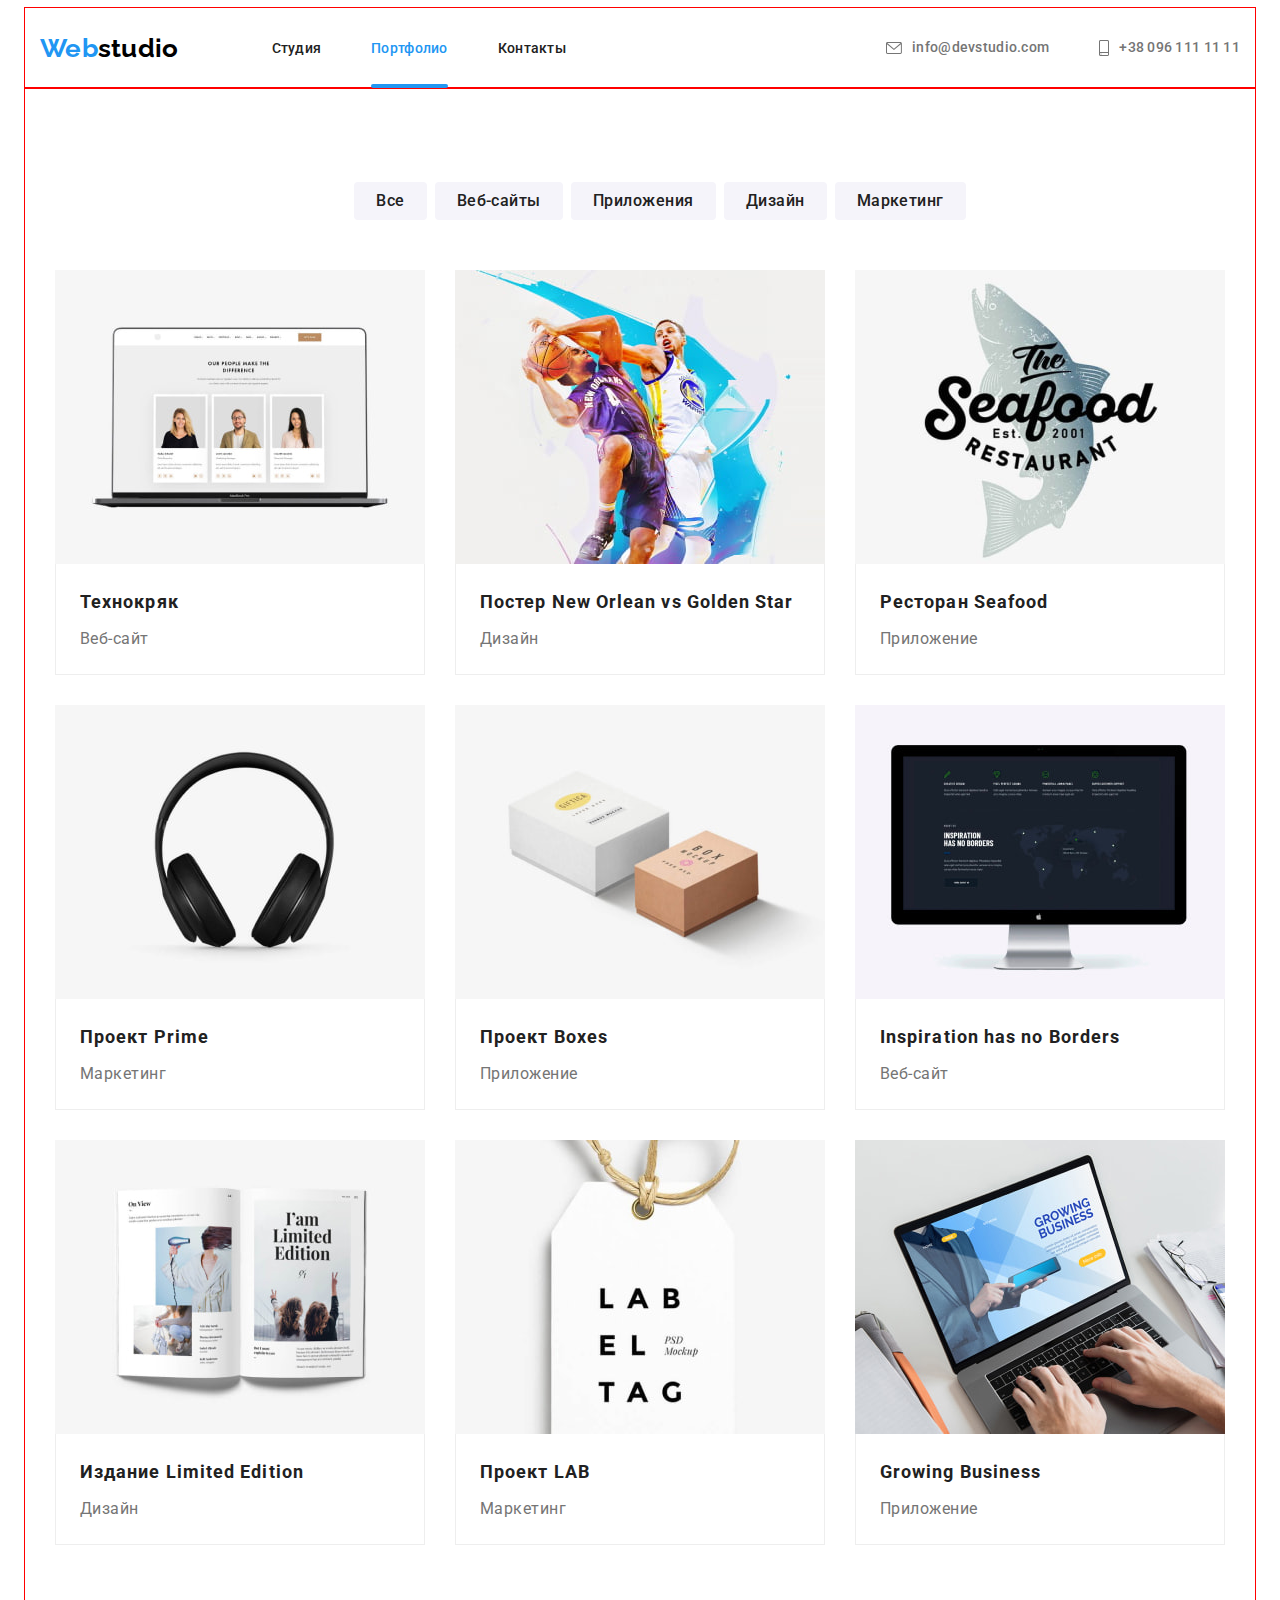
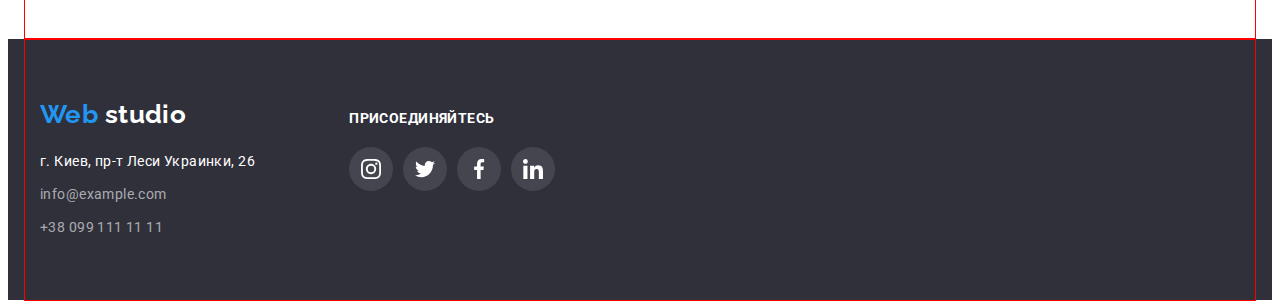
==== commit d7dc7cb7: "9.2" ====
--- a/portfolio.html
+++ b/portfolio.html
@@ -58,7 +58,7 @@
                 <li class="exemple-item">
                     <div class="list-border">
                         <img src="./image/portfolio/img.jpg" alt="веб-сайт" width="370">
-                    
+
                         <div class="overlay">
                             <p class="ex-div-text">Ресурс пропонує комплексні пропозиції з різним рівнем функціоналу та
                                 сервісів. Все це дозволить відвідувачу отримати вичерпні відомості про компанію чи
@@ -69,12 +69,19 @@
                         <h2 class="exemple-title">Технокряк</h2>
                         <p class="exemple-text">Веб-сайт</p>
                     </div>
-
                 </li>
 
                 <li class="exemple-item">
                     <div class="list-border">
                         <img src="./image/portfolio/img1.jpg" alt="Дизайн" width="370">
+
+                        <div class="overlay">
+                            <p class="ex-div-text">Ресурс пропонує комплексні пропозиції з різним рівнем функціоналу та
+                                сервісів. Все це дозволить відвідувачу отримати вичерпні відомості про компанію чи
+                                приватну особу.</p>
+                        </div>
+                    </div>
+                    <div class="exemple-title-div">
                         <h2 class="exemple-title"> Постер New Orlean vs Golden Star</h2>
                         <p class="exemple-text">Дизайн</p>
                     </div>
@@ -82,6 +89,13 @@
                 <li class="exemple-item">
                     <div class="list-border">
                         <img src="./image/portfolio/img2.jpg" alt="Приложение" width="370">
+                        <div class="overlay">
+                            <p class="ex-div-text">Ресурс пропонує комплексні пропозиції з різним рівнем функціоналу та
+                                сервісів. Все це дозволить відвідувачу отримати вичерпні відомості про компанію чи
+                                приватну особу.</p>
+                        </div>
+                    </div>
+                    <div class="exemple-title-div">
                         <h2 class="exemple-title">Ресторан Seafood</h2>
                         <p class="exemple-text">Приложение</p>
                     </div>
@@ -89,6 +103,13 @@
                 <li class="exemple-item">
                     <div class="list-border">
                         <img src="./image/portfolio/img3.jpg" alt="Маркетинг" width="370">
+                        <div class="overlay">
+                            <p class="ex-div-text">Ресурс пропонує комплексні пропозиції з різним рівнем функціоналу та
+                                сервісів. Все це дозволить відвідувачу отримати вичерпні відомості про компанію чи
+                                приватну особу.</p>
+                        </div>
+                    </div>
+                    <div class="exemple-title-div">
                         <h2 class="exemple-title">Проект Prime</h2>
                         <p class="exemple-text">Маркетинг</p>
                     </div>
@@ -96,6 +117,13 @@
                 <li class="exemple-item">
                     <div class="list-border">
                         <img src="./image/portfolio/img4.jpg" alt="Приложение" width="370">
+                        <div class="overlay">
+                            <p class="ex-div-text">Ресурс пропонує комплексні пропозиції з різним рівнем функціоналу та
+                                сервісів. Все це дозволить відвідувачу отримати вичерпні відомості про компанію чи
+                                приватну особу.</p>
+                        </div>
+                    </div>
+                    <div class="exemple-title-div">
                         <h2 class="exemple-title">Проект Boxes</h2>
                         <p class="exemple-text">Приложение</p>
                     </div>
@@ -103,6 +131,13 @@
                 <li class="exemple-item">
                     <div class="list-border">
                         <img src="./image/portfolio/img5.jpg" alt="веб-сайт" width="370">
+                        <div class="overlay">
+                            <p class="ex-div-text">Ресурс пропонує комплексні пропозиції з різним рівнем функціоналу та
+                                сервісів. Все це дозволить відвідувачу отримати вичерпні відомості про компанію чи
+                                приватну особу.</p>
+                        </div>
+                    </div>
+                    <div class="exemple-title-div">
                         <h2 class="exemple-title">Inspiration has no Borders</h2>
                         <p class="exemple-text">Веб-сайт</p>
                     </div>
@@ -110,6 +145,13 @@
                 <li class="exemple-item">
                     <div class="list-border">
                         <img src="./image/portfolio/img6.jpg" alt="Дизайн" width="370">
+                        <div class="overlay">
+                            <p class="ex-div-text">Ресурс пропонує комплексні пропозиції з різним рівнем функціоналу та
+                                сервісів. Все це дозволить відвідувачу отримати вичерпні відомості про компанію чи
+                                приватну особу.</p>
+                        </div>
+                    </div>
+                    <div class="exemple-title-div">
                         <h2 class="exemple-title">Издание Limited Edition</h2>
                         <p class="exemple-text">Дизайн</p>
                     </div>
@@ -117,6 +159,13 @@
                 <li class="exemple-item">
                     <div class="list-border">
                         <img src="./image/portfolio/img7.jpg" alt="Маркетинг" width="370">
+                        <div class="overlay">
+                            <p class="ex-div-text">Ресурс пропонує комплексні пропозиції з різним рівнем функціоналу та
+                                сервісів. Все це дозволить відвідувачу отримати вичерпні відомості про компанію чи
+                                приватну особу.</p>
+                        </div>
+                    </div>
+                    <div class="exemple-title-div">
                         <h2 class="exemple-title">Проект LAB</h2>
                         <p class="exemple-text">Маркетинг</p>
                     </div>
@@ -124,6 +173,13 @@
                 <li class="exemple-item">
                     <div class="list-border">
                         <img src="./image/portfolio/img8.jpg" alt="Приложение" width="370">
+                        <div class="overlay">
+                            <p class="ex-div-text">Ресурс пропонує комплексні пропозиції з різним рівнем функціоналу та
+                                сервісів. Все це дозволить відвідувачу отримати вичерпні відомості про компанію чи
+                                приватну особу.</p>
+                        </div>
+                    </div>
+                    <div class="exemple-title-div">
                         <h2 class="exemple-title">Growing Business</h2>
                         <p class="exemple-text">Приложение</p>
                     </div>
--- a/style/styles.css
+++ b/style/styles.css
@@ -39,10 +39,24 @@
 /* link/button */
 .link {
     color: var(--brand-color1);
+    transition: 250ms cubic-bezier(0.4, 0, 0.2, 1);
 }
 
 .current {
     color: var(--brand-color4);
+    position: relative;
+}
+
+.current::after {
+    content: '';
+    display: block;
+    position: absolute;
+    bottom: 0;
+    left: 0;
+    width: 100%;
+    height: 4px;
+    background: #2196F3;
+    border-radius: 2px;
 }
 
 .mail,
@@ -119,6 +133,8 @@
     padding: 6px 22px;
     border-radius: 4px;
     border: transparent;
+
+    transition: 250ms cubic-bezier(0.4, 0, 0.2, 1);
 }
 
 .btn:hover,
@@ -427,6 +443,7 @@
     border-radius: 4px;
     color: rgba(175, 177, 184, 1);
     background-color: #FFFFFF;
+    transition: 250ms cubic-bezier(0.4, 0, 0.2, 1);
 }
 
 .clients-icon {
@@ -437,6 +454,7 @@
 .clients-link:focus {
     color: rgba(33, 150, 243, 1);
     border-color: rgba(33, 150, 243, 1);
+
 }
 
 
@@ -511,6 +529,7 @@
     border-radius: 50%;
     color: #FFFFFF;
     background-color: rgba(255, 255, 255, 0.1);
+    transition: 250ms cubic-bezier(0.4, 0, 0.2, 1);
 }
 
 .footeer-link:hover,
@@ -561,40 +580,41 @@
     padding-bottom: 94px;
     margin-top: 0;
     margin-bottom: 0;
-}
-
-
-.exemple-item:hover, .exemple-item:focus {
+
+}
+
+.exemple-item:hover,
+.exemple-item:focus {
     box-shadow: 0px 1px 1px rgba(0, 0, 0, 0.12), 0px 4px 4px rgba(0, 0, 0, 0.06),
-    1px 4px 6px rgba(0, 0, 0, 0.16);
+        1px 4px 6px rgba(0, 0, 0, 0.16);
 }
 
 .list-border {
     position: relative;
     overflow: hidden;
+
+}
+
+.list-border:hover .overlay {
+    transform: translateY(0%);
 }
 
 .overlay {
     position: absolute;
-    bottom: 0;
+    top: 0;
     left: 0;
-    display: block;
-    transform: translateY(100%);
-    background-color: rgba(33, 150, 243, 0.9);
     width: 100%;
     height: 100%;
+    background-color: rgba(33, 150, 243, 0.9);
+    transform: translateY(100%);
     transition: transform 250ms cubic-bezier(0.4, 0, 0.2, 1);
 }
 
-.list-border:hover .overlay {
-    background: #FFFFFF;
-    border: 1px solid #EEEEEE;
-    transform: translateY(0%);
-}
-
-.exemple-title-div {border: 1px solid #eeeeee;
+.exemple-title-div {
+    border: 1px solid #eeeeee;
     border-top: none;
-padding-top: 0;}
+    padding: 20px 24px;
+}
 
 .exemple-title {
     color: var(--brand-color1);
@@ -602,7 +622,6 @@
     font-size: 18px;
     line-height: 2;
     letter-spacing: 0.06em;
-    padding-top: 20px;
 }
 
 .exemple-text {
@@ -612,9 +631,7 @@
     line-height: 1.88;
     letter-spacing: 0.03em;
     margin-top: 4px;
-    margin-bottom: 20px;
-}
-
+}
 
 
 .ex-div-text {
@@ -651,6 +668,7 @@
     border-radius: 50%;
     background-color: #FFFFFF;
     color: #AFB1B8;
+    transition: 250ms cubic-bezier(0.4, 0, 0.2, 1);
 }
 
 .social-icon {
@@ -661,8 +679,57 @@
 .socials-link:focus {
     color: #ffffff;
     background-color: #2196F3;
+
 }
 
 .contact-icon {
     fill: currentColor;
+}
+
+.backdrop {
+    position: fixed;
+    top: 0;
+    left: 0;
+
+    display: flex;
+    align-items: center;
+    justify-content: center;
+
+    width: 100%;
+    height: 100%;
+
+    background: rgba(0, 0, 0, 0.2);
+}
+
+.backdrop.is-hidden{
+    opacity: 0;
+    visibility: hidden;
+    pointer-events: none;
+}
+
+.modal {
+    position: relative;
+
+    width: 528px;
+    height: 581px;
+
+    background: #FFFFFF;
+    box-shadow: 0px 1px 3px rgba(0, 0, 0, 0.12), 0px 1px 1px rgba(0, 0, 0, 0.14), 0px 2px 1px rgba(0, 0, 0, 0.2);
+    border-radius: 4px;
+}
+
+.modal-btn {
+    position: absolute;
+    top: 8px;
+    right: 8px;
+    width: 30px;
+    height: 30px;
+    padding: 0;
+    display: flex;
+    align-items: center;
+    justify-content: center;
+    border-radius: 50%;
+    background: #FFFFFF;
+    border: 1px solid rgba(0, 0, 0, 0.1);
+    cursor: pointer;
 }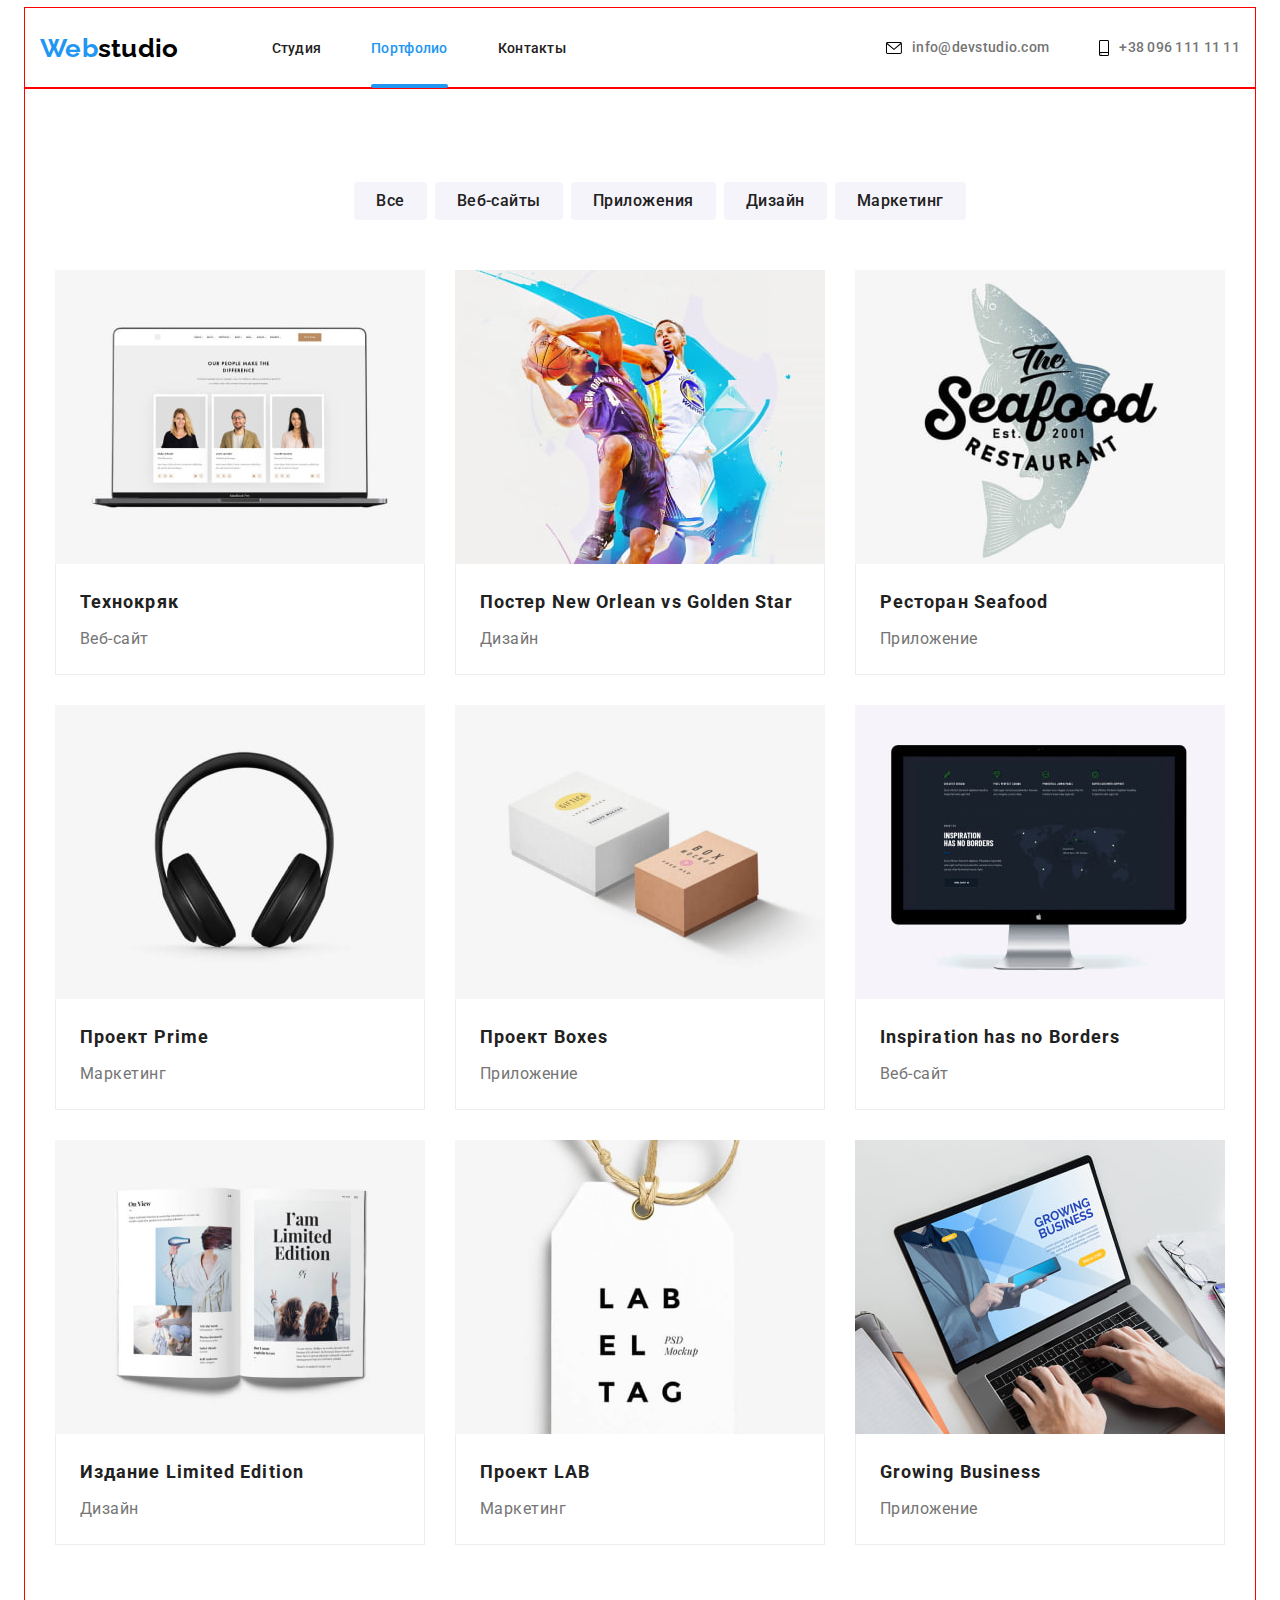
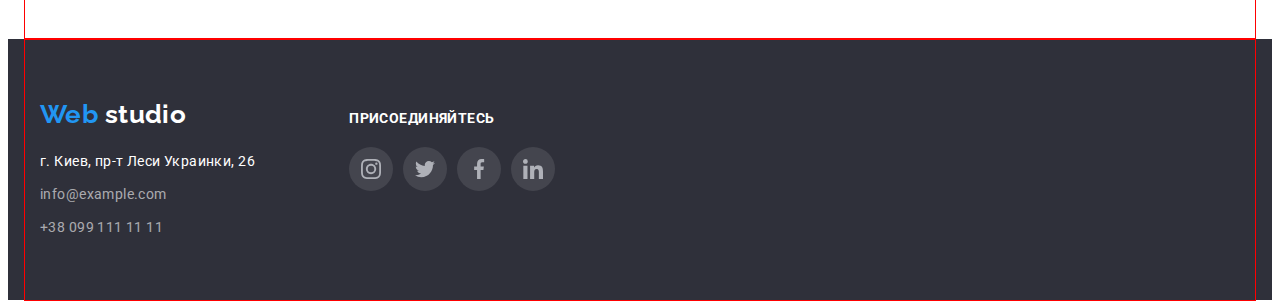
==== commit 19df7a58: "scss" ====
--- a/portfolio.html
+++ b/portfolio.html
@@ -12,7 +12,7 @@
     <link rel="stylesheet" href="https://cdnjs.cloudflare.com/ajax/libs/modern-normalize/1.1.0/modern-normalize.min.css"
         integrity="sha512-wpPYUAdjBVSE4KJnH1VR1HeZfpl1ub8YT/NKx4PuQ5NmX2tKuGu6U/JRp5y+Y8XG2tV+wKQpNHVUX03MfMFn9Q=="
         crossorigin="anonymous" referrerpolicy="no-referrer" />
-    <link rel="stylesheet" href="./style/styles.css">
+        <link rel="stylesheet" href="./css/main.min.css">
 </head>
 
 <body class="body">
@@ -43,8 +43,7 @@
 
     <main class="portfolio">
         <div class="container">
-            <h1 hidden>Портфолио</h1>
-
+            <h1 hidden>Портфолио</h1> 
 
             <ul class="btn-list">
                 <li><button class="btn">Все</button></li>
--- a/css/main.min.css
+++ b/css/main.min.css
@@ -0,0 +1 @@
+.nav{font-family:"Roboto";font-style:normal;font-weight:500;font-size:14px;line-height:16px;letter-spacing:.02em}.header-container{display:-webkit-box;display:-ms-flexbox;display:flex;-webkit-box-align:center;-ms-flex-align:center;align-items:center}.logo{color:#000;font-family:"Raleway",sans-serif;font-style:normal;font-weight:700;font-size:26px;line-height:1.19;margin-right:93px}@media screen and (min-width: 320px)and (max-width: 767px){.logo{padding:16px 0}}.web{color:var(--brand-color4)}.nav-list{margin-top:0;margin-bottom:0;padding-left:0;display:-webkit-box;display:-ms-flexbox;display:flex}@media screen and (min-width: 320px)and (max-width: 767px){.nav-list{display:none}}.nav-link{padding-top:32px;padding-bottom:32px}.nav{margin-right:50px}.nav:last-child{margin-right:0}.contact{margin-left:auto;display:-webkit-box;display:-ms-flexbox;display:flex;-webkit-box-align:center;-ms-flex-align:center;align-items:center;-webkit-box-pack:center;-ms-flex-pack:center;justify-content:center}@media screen and (min-width: 320px)and (max-width: 767px){.contact{display:none}}.header-link{padding-top:32px;padding-bottom:32px;margin-left:50px;display:-webkit-box;display:-ms-flexbox;display:flex;-webkit-box-align:center;-ms-flex-align:center;align-items:center;gap:10px}.header-link:first-child{margin-left:0}.header{font-weight:500;font-size:14px;line-height:1.14;letter-spacing:.02em}.mobile-menu-open{margin-left:auto}@media screen and (min-width: 768px){.mobile-menu-open{display:none}}.hero{background-color:#c4c4c4;background-image:-webkit-gradient(linear, left top, right top, from(rgba(47, 48, 58, 0.4)), to(rgba(47, 48, 58, 0.4))),url(../image/background.jpg);background-image:linear-gradient(to right, rgba(47, 48, 58, 0.4), rgba(47, 48, 58, 0.4)),url(../image/background.jpg);max-width:1600px;background-position:center;background-repeat:no-repeat;background-size:cover;margin-left:auto;margin-right:auto;padding-top:200px;padding-bottom:200px;font-weight:900;font-size:44px;line-height:1.36}.hero-title{color:#fff;margin-bottom:30px;font-weight:900;font-size:26px;line-height:1.36;text-align:center;letter-spacing:.06em;text-transform:uppercase}@media screen and (min-width: 1200px){.hero-title{font-size:44px}}.container-hero{text-align:center}.features-list{margin-top:0;margin-bottom:0;padding-left:0;padding-top:94px;padding-bottom:94px}@media screen and (min-width: 768px){.features-list{display:-webkit-box;display:-ms-flexbox;display:flex;-webkit-box-pack:center;-ms-flex-pack:center;justify-content:center;-ms-flex-wrap:wrap;flex-wrap:wrap;gap:30px;margin-top:0;margin-bottom:0;padding-left:0;padding-top:94px;padding-bottom:94px}}@media screen and (min-width: 1200px){.features-list{-webkit-box-pack:justify;-ms-flex-pack:justify;justify-content:space-between;margin-top:0;margin-bottom:0;padding-left:0;padding-top:94px;padding-bottom:94px}}.features-item{-ms-flex-preferred-size:270px;flex-basis:270px}@media screen and (min-width: 320px)and (max-width: 767px){.features-item{text-align:center;margin-bottom:30px}.features-item:last-child{margin-bottom:0}}.features-div{display:-webkit-box;display:-ms-flexbox;display:flex;-webkit-box-align:center;-ms-flex-align:center;align-items:center;-webkit-box-pack:center;-ms-flex-pack:center;justify-content:center;width:450px;height:120px;background-color:#f5f4fa;border-radius:4px;margin-bottom:30px}@media screen and (min-width: 768px){.features-div{width:354px}}@media screen and (min-width: 1200px){.features-div{width:270px;height:120px}}.features-subtitle{color:var(--brand-color1);font-weight:700;font-size:14px;line-height:1.14;letter-spacing:.03em;text-transform:uppercase;margin-bottom:10px}.features-text{color:var(--brand-color2);font-weight:400;font-size:14px;line-height:1.71;letter-spacing:.03em;margin:0}.container-about{padding-bottom:94px}.about-list{margin:0}.container-list{display:-webkit-box;display:-ms-flexbox;display:flex;-webkit-box-pack:justify;-ms-flex-pack:justify;justify-content:space-between;padding-left:0}.about-title{margin-bottom:50px}.about-pic{position:relative}.about-div{position:absolute;bottom:0%;display:-webkit-box;display:-ms-flexbox;display:flex;-webkit-box-align:center;-ms-flex-align:center;align-items:center;-webkit-box-pack:center;-ms-flex-pack:center;justify-content:center;width:100%;height:70px;background:rgba(47,48,58,.8)}.div-text{font-family:"Roboto";font-style:normal;font-weight:700;font-size:14px;line-height:1.14;text-align:center;letter-spacing:.03em;text-transform:uppercase;color:#fff}@media screen and (min-width: 320px)and (max-width: 1199px){.about{display:none}}.team{margin-left:auto;margin-right:auto;background-color:var(--brand-color5);padding-top:94px;padding-bottom:94px}.team-item{background:#fff;-webkit-box-shadow:0px 1px 3px rgba(0,0,0,.12),0px 1px 1px rgba(0,0,0,.14),0px 2px 1px rgba(0,0,0,.2);box-shadow:0px 1px 3px rgba(0,0,0,.12),0px 1px 1px rgba(0,0,0,.14),0px 2px 1px rgba(0,0,0,.2);border-radius:0px 0px 4px 4px;width:450px;margin-bottom:30px}.team-item:last-child{margin-bottom:0px}@media screen and (min-width: 768px){.team-item{width:354px;margin-bottom:0px}}@media screen and (min-width: 1200px){.team-item{width:270px}}@media screen and (min-width: 320px)and (max-width: 767px){.container-team{text-align:center}}.team-list{padding-left:0;margin:0}@media screen and (min-width: 768px){.team-list{display:-webkit-box;display:-ms-flexbox;display:flex;-webkit-box-pack:center;-ms-flex-pack:center;justify-content:center;gap:30px;-ms-flex-wrap:wrap;flex-wrap:wrap}}@media screen and (min-width: 1200px){.team-list{display:-webkit-box;display:-ms-flexbox;display:flex;-webkit-box-pack:justify;-ms-flex-pack:justify;justify-content:space-between;gap:30px}}.title{color:var(--brand-color1);font-weight:700;font-size:28px;line-height:1.17;text-align:center;letter-spacing:.03em;padding-bottom:50px}@media screen and (min-width: 1200px){.title{font-size:36px}}.team-subtitle{color:var(--brand-color1);font-weight:500;font-size:16px;line-height:1.19;text-align:center;letter-spacing:.03em;padding-top:30px}.team-text{color:var(--brand-color2);font-weight:400;font-size:16px;line-height:1.19;text-align:center;letter-spacing:.03em;padding-top:10px;margin:0}.team-foto{width:450px}@media screen and (min-width: 768px){.team-foto{width:354px}}@media screen and (min-width: 1200px){.team-foto{width:270px}}.socials-list{display:-webkit-box;display:-ms-flexbox;display:flex;-webkit-box-align:center;-ms-flex-align:center;align-items:center;-webkit-box-pack:center;-ms-flex-pack:center;justify-content:center;gap:10px;padding-left:0;margin-top:16px;margin-bottom:30px}.socials-link{display:-webkit-box;display:-ms-flexbox;display:flex;-webkit-box-align:center;-ms-flex-align:center;align-items:center;-webkit-box-pack:center;-ms-flex-pack:center;justify-content:center;width:44px;height:44px;border-radius:50%;background-color:#fff;color:#afb1b8;-webkit-transition:250ms cubic-bezier(0.4, 0, 0.2, 1);transition:250ms cubic-bezier(0.4, 0, 0.2, 1)}.socials-link:hover,.socials-link:focus .social-icon{fill:#fff}.social-icon{fill:#afb1b8}.socials-link:hover,.socials-link:focus{color:#fff;background-color:#2196f3}.clients-list{display:-webkit-box;display:-ms-flexbox;display:flex;-webkit-box-align:center;-ms-flex-align:center;align-items:center;-webkit-box-pack:center;-ms-flex-pack:center;justify-content:center;gap:30px;margin-bottom:0;margin-right:0;padding-left:0;padding-bottom:94px}.clients-title{font-weight:700;font-size:36px;line-height:1.17;text-align:center;letter-spacing:.03em;padding-top:94px;padding-bottom:50px}.clients-link{display:-webkit-box;display:-ms-flexbox;display:flex;-webkit-box-align:center;-ms-flex-align:center;align-items:center;-webkit-box-pack:center;-ms-flex-pack:center;justify-content:center;width:170px;height:92px;border:1px solid #afb1b8;border-radius:4px;color:#afb1b8;background-color:#fff;-webkit-transition:250ms cubic-bezier(0.4, 0, 0.2, 1);transition:250ms cubic-bezier(0.4, 0, 0.2, 1)}.clients-link:hover,.clients-link:focus{color:#2196f3;border-color:#2196f3}.clients-icon{fill:currentColor}.footer-block{display:-webkit-box;display:-ms-flexbox;display:flex;-webkit-box-orient:horizontal;-webkit-box-direction:normal;-ms-flex-direction:row;flex-direction:row;-webkit-box-align:baseline;-ms-flex-align:baseline;align-items:baseline;padding-top:60px;padding-bottom:60px}.container-footer{display:-webkit-box;display:-ms-flexbox;display:flex;-webkit-box-orient:vertical;-webkit-box-direction:normal;-ms-flex-direction:column;flex-direction:column}.container-footer-icon{display:-webkit-box;display:-ms-flexbox;display:flex;-webkit-box-orient:vertical;-webkit-box-direction:normal;-ms-flex-direction:column;flex-direction:column;-webkit-box-align:start;-ms-flex-align:start;align-items:flex-start;margin-left:70px}.studio{color:#fff}.footer{margin-left:auto;margin-right:auto;background-color:#2f303a}footer,.contact{font-family:"Roboto";font-style:normal;font-weight:400;font-size:14px;line-height:1.71;letter-spacing:.03em}.footer{color:#fff;-webkit-box-orient:vertical;-webkit-box-direction:normal;-ms-flex-direction:column;flex-direction:column}.footer-link{padding-top:9px}.footer-list{display:-webkit-box;display:-ms-flexbox;display:flex;-webkit-box-align:center;-ms-flex-align:center;align-items:center;-webkit-box-pack:center;-ms-flex-pack:center;justify-content:center;gap:10px;padding-left:0;margin-top:20px;margin-bottom:0}.footeer-link{display:-webkit-box;display:-ms-flexbox;display:flex;-webkit-box-align:center;-ms-flex-align:center;align-items:center;-webkit-box-pack:center;-ms-flex-pack:center;justify-content:center;width:44px;height:44px;border-radius:50%;color:#fff;background-color:rgba(255,255,255,.1);-webkit-transition:250ms cubic-bezier(0.4, 0, 0.2, 1);transition:250ms cubic-bezier(0.4, 0, 0.2, 1)}.footeer-link:hover,.footeer-link:focus{background-color:#2196f3;color:#fff}.footer-social-icon{color:currentColor}.footeer-socials-title{font-family:"Roboto";font-style:normal;font-weight:700;font-size:14px;line-height:1.14;letter-spacing:.03em;text-transform:uppercase;color:#fff}.map-link{padding-top:20px}.btn-list{display:-webkit-box;display:-ms-flexbox;display:flex;-webkit-box-pack:center;-ms-flex-pack:center;justify-content:center;padding-top:94px;padding-bottom:50px;margin-top:0;margin-bottom:0;gap:8px}.exemple-list{display:-webkit-box;display:-ms-flexbox;display:flex;-ms-flex-wrap:wrap;flex-wrap:wrap;-webkit-box-pack:center;-ms-flex-pack:center;justify-content:center;gap:30px;padding-left:0;padding-bottom:94px;margin-top:0;margin-bottom:0}.exemple-item:hover,.exemple-item:focus{-webkit-box-shadow:0px 1px 1px rgba(0,0,0,.12),0px 4px 4px rgba(0,0,0,.06),1px 4px 6px rgba(0,0,0,.16);box-shadow:0px 1px 1px rgba(0,0,0,.12),0px 4px 4px rgba(0,0,0,.06),1px 4px 6px rgba(0,0,0,.16)}.list-border{position:relative;overflow:hidden}.exemple-item:hover .overlay{-webkit-transform:translateY(0%);transform:translateY(0%)}.overlay{position:absolute;top:0;left:0;width:100%;height:100%;background-color:rgba(33,150,243,.9);-webkit-transform:translateY(100%);transform:translateY(100%);-webkit-transition:-webkit-transform 250ms cubic-bezier(0.4, 0, 0.2, 1);transition:-webkit-transform 250ms cubic-bezier(0.4, 0, 0.2, 1);transition:transform 250ms cubic-bezier(0.4, 0, 0.2, 1);transition:transform 250ms cubic-bezier(0.4, 0, 0.2, 1), -webkit-transform 250ms cubic-bezier(0.4, 0, 0.2, 1)}.exemple-title-div{border:1px solid #eee;border-top:none;padding:20px 24px}.exemple-title{color:var(--brand-color1);font-weight:700;font-size:18px;line-height:2;letter-spacing:.06em}.exemple-text{color:var(--brand-color2);font-weight:400;font-size:16px;line-height:1.88;letter-spacing:.03em;margin-top:4px}.ex-div-text{font-family:"Roboto";font-style:normal;font-weight:400;font-size:18px;line-height:1.56;letter-spacing:.03em;color:#fff;padding:63px 24px}.backdrop{position:fixed;top:0;left:0;display:-webkit-box;display:-ms-flexbox;display:flex;-webkit-box-align:center;-ms-flex-align:center;align-items:center;-webkit-box-pack:center;-ms-flex-pack:center;justify-content:center;width:100%;height:100%;background:rgba(0,0,0,.2);-webkit-transition:500ms cubic-bezier(0.4, 0, 0.2, 1);transition:500ms cubic-bezier(0.4, 0, 0.2, 1)}.backdrop.is-hidden{opacity:0;visibility:hidden;pointer-events:none}.modal{position:relative;width:528px;height:581px;padding:40px;background:#fff;-webkit-box-shadow:0px 1px 3px rgba(0,0,0,.12),0px 1px 1px rgba(0,0,0,.14),0px 2px 1px rgba(0,0,0,.2);box-shadow:0px 1px 3px rgba(0,0,0,.12),0px 1px 1px rgba(0,0,0,.14),0px 2px 1px rgba(0,0,0,.2);border-radius:4px}.modal-btn{position:absolute;top:8px;right:8px;width:30px;height:30px;padding:0;display:-webkit-box;display:-ms-flexbox;display:flex;-webkit-box-align:center;-ms-flex-align:center;align-items:center;-webkit-box-pack:center;-ms-flex-pack:center;justify-content:center;border-radius:50%;background:#fff;border:1px solid rgba(0,0,0,.1);cursor:pointer;-webkit-transition:500ms;transition:500ms}.register-form-title{display:block;text-align:center;margin-bottom:12px;font-style:normal;font-weight:700;font-size:20px;line-height:23px;text-align:center;letter-spacing:.03em;color:#212121}.register-form-group{margin-bottom:20px;display:block}.form-wrap{display:block;margin-bottom:10px}.form-label{font-family:"Roboto";font-style:normal;font-weight:400;font-size:12px;line-height:1.67;letter-spacing:.01em;color:#757575}.input-div{position:relative}.form-wrap:last-child{margin-bottom:0px}.form-btn{font-family:"Roboto";font-style:normal;font-weight:700;font-size:16px;line-height:1.88;display:-webkit-box;display:-ms-flexbox;display:flex;-webkit-box-align:center;-ms-flex-align:center;align-items:center;text-align:center;letter-spacing:.06em;padding:10px 52px;margin:0 auto;background:#188ce8;-webkit-box-shadow:0px 4px 4px rgba(0,0,0,.15);box-shadow:0px 4px 4px rgba(0,0,0,.15);border-radius:4px;border-color:rgba(0,0,0,0);color:#fff;cursor:pointer}.form-input,.message-input{border:1px solid rgba(33,33,33,.2);border-radius:4px;width:100%;height:40px;outline:rgba(0,0,0,0);padding-left:42px;font-family:"Roboto";font-style:normal;font-weight:400;font-size:12px;line-height:1.67;letter-spacing:.01em;color:#000}.message-input{padding:12px 16px;resize:none;height:120px;font-family:"Roboto";font-style:normal;font-weight:400;font-size:12px;line-height:1.67;letter-spacing:.01em}.form-input:focus-within{border:1px solid #2196f3;fill:#2196f3}.message-input:hover{border:1px solid #2196f3;cursor:pointer}.form-icon{position:absolute;top:11px;left:12px}.form-icon:hover{fill:#2196f3}.form-agreement{display:-webkit-box;display:-ms-flexbox;display:flex;-webkit-box-pack:center;-ms-flex-pack:center;justify-content:center;-webkit-box-align:center;-ms-flex-align:center;align-items:center;gap:7px;margin-bottom:30px}.form-agreement-link{font-family:"Roboto";font-style:normal;font-weight:400;font-size:14px;line-height:1.71;letter-spacing:.03em;-webkit-text-decoration-line:underline;text-decoration-line:underline;color:#2196f3}.visually-hidden{position:absolute;width:1px;height:1px;margin:-1px;border:0;padding:0;white-space:nowrap;-webkit-clip-path:inset(100%);clip-path:inset(100%);clip:rect(0 0 0 0);overflow:hidden}.icon-check{opacity:0}.agreement-input:checked+.form-svg .icon-check{opacity:1}.agreement-input:checked+.form-svg .icon-uncheck{opacity:0}.container{width:480px;margin-left:auto;margin-right:auto;padding-right:15px;padding-left:15px;outline:solid 1px red}@media screen and (min-width: 768px){.container{width:768px}}@media screen and (min-width: 1200px){.container{width:1200px}}body{font-family:"Roboto",sans-serif}a{text-decoration:none}h1,h2,h3,p{margin:0}li{list-style:none}.link{color:var(--brand-color1);-webkit-transition:250ms cubic-bezier(0.4, 0, 0.2, 1);transition:250ms cubic-bezier(0.4, 0, 0.2, 1)}.link:hover,.link:focus{color:var(--brand-color4)}.current{color:var(--brand-color4);position:relative}.current::after{content:"";display:block;position:absolute;bottom:0;left:0;width:100%;height:4px;background:#2196f3;border-radius:2px}.mail,.tel{color:var(--brand-color2)}.header-link{font-weight:500;font-size:14px;line-height:1.14;letter-spacing:.02em;color:var(--brand-color2)}.map-link{font-weight:400;font-size:14px;line-height:1.71;letter-spacing:.03em;color:#fff}.footer-link{color:rgba(255,255,255,.6);font-weight:400;font-size:14px;line-height:1.71;letter-spacing:.03em}img{display:block}.button{cursor:pointer;color:var(--brand-color3);background-color:var(--brand-color4);font-weight:700;font-family:"Roboto";font-style:normal;font-size:16px;line-height:1.88;-webkit-box-shadow:0px 4px 4px rgba(0,0,0,.15);box-shadow:0px 4px 4px rgba(0,0,0,.15);border-radius:4px;border-color:rgba(0,0,0,0);padding:10px 32px;margin-right:auto;margin-left:auto;-webkit-box-align:center;-ms-flex-align:center;align-items:center;text-align:center;letter-spacing:.06em}.btn{color:var(--brand-color1);background-color:var(--brand-color5);cursor:pointer;font-family:"Roboto";font-style:normal;font-weight:500;font-size:16px;line-height:1.62;text-align:center;letter-spacing:.03em;padding:6px 22px;border-radius:4px;border:rgba(0,0,0,0);-webkit-transition:250ms cubic-bezier(0.4, 0, 0.2, 1);transition:250ms cubic-bezier(0.4, 0, 0.2, 1)}.btn:hover,.btn:focus{color:var(--brand-color3);background-color:var(--brand-color4)}:root{--brand-color1: #212121;--brand-color2: #757575;--brand-color3: #FFFFFF;--brand-color4: #2196F3;--brand-color5: #F5F4FA}/*# sourceMappingURL=main.min.css.map */